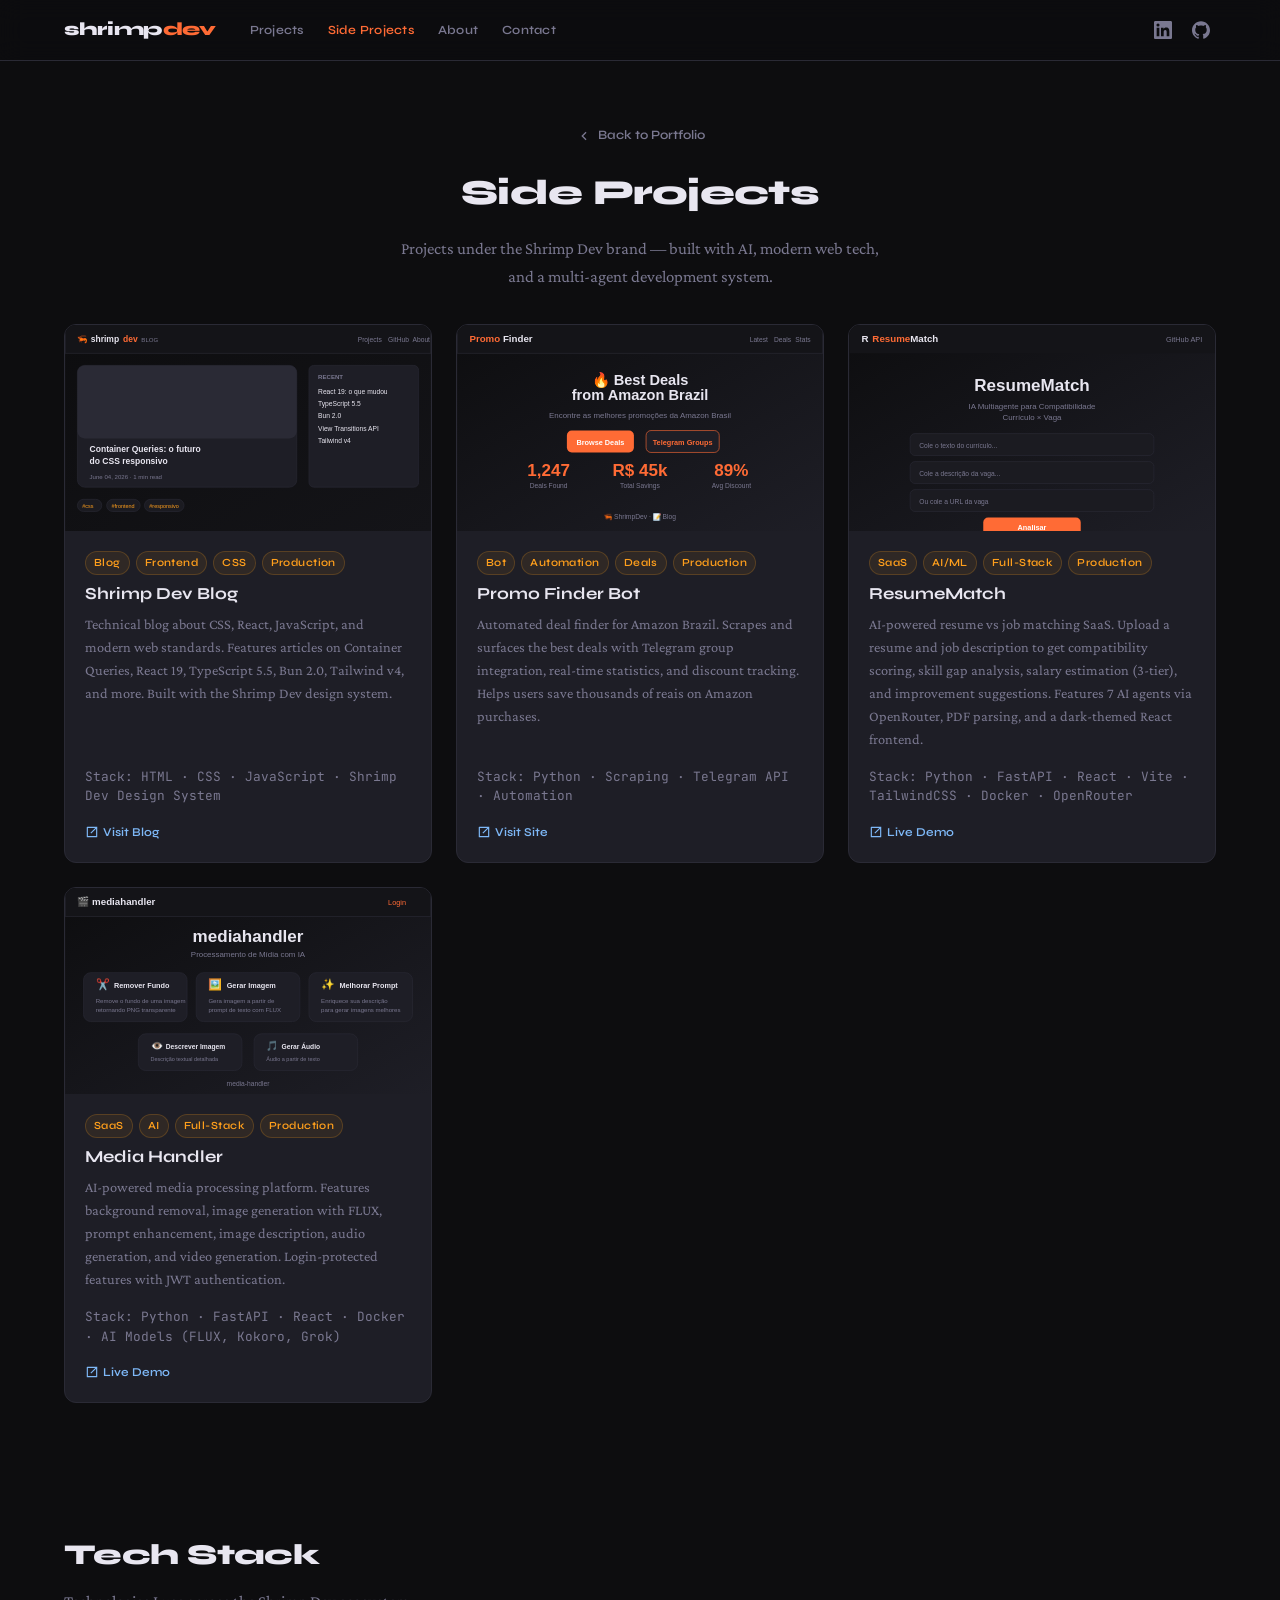
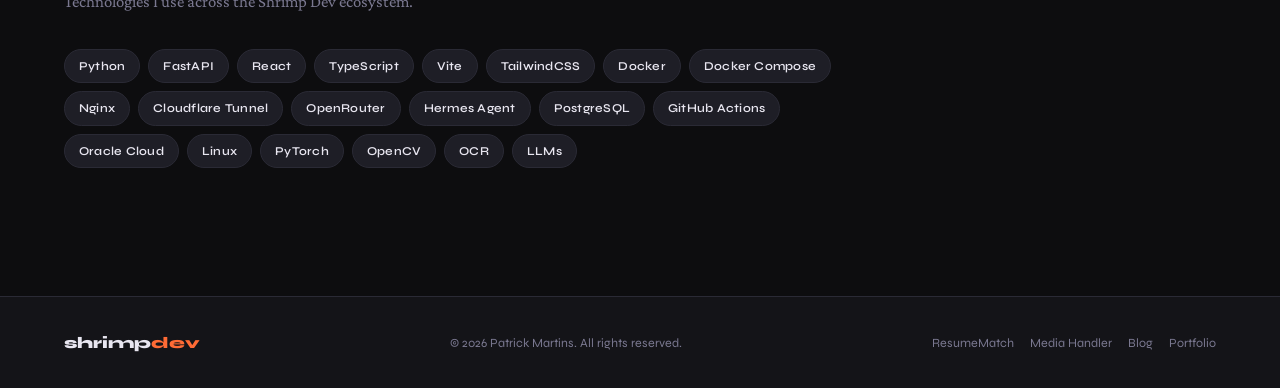
==== side-projects.html @ 8d749997 "Remove emoji shrimp, update favicon to jfif image" ====
<!DOCTYPE html>
<html lang="en">
<head>
  <meta charset="UTF-8">
  <meta name="viewport" content="width=device-width, initial-scale=1.0">
  <meta name="description" content="Side projects by Patrick Martins — Shrimp Dev Blog, Promo Finder, ResumeMatch, and Media Handler.">
  <meta name="theme-color" content="#0d0d0f">
  <title>Side Projects — Patrick Martins</title>
  <link rel="stylesheet" href="assets/css/portfolio.css">
  <link rel="icon" type="image/jpeg" href="images/1629468109932.jfif">
</head>
<body>

  <!-- ════════════════════════════════════════════
       NAVBAR
       ════════════════════════════════════════════ -->
  <header class="navbar">
    <div class="navbar__inner">
      <a href="index.html" class="navbar__brand">
        <span class="navbar__name">shrimp<em>dev</em></span>
      </a>
      <nav class="navbar__links">
        <a href="index.html#projects" class="navbar__link">Projects</a>
        <a href="side-projects.html" class="navbar__link navbar__link--active">Side Projects</a>
        <a href="index.html#about" class="navbar__link">About</a>
        <a href="index.html#contact" class="navbar__link">Contact</a>
      </nav>
      <div class="navbar__social">
        <a href="https://www.linkedin.com/in/patrick-m-lima/" target="_blank" rel="noopener" aria-label="LinkedIn">
          <svg viewBox="0 0 24 24"><path d="M20.447 20.452h-3.554v-5.569c0-1.328-.027-3.037-1.852-3.037-1.853 0-2.136 1.445-2.136 2.939v5.667H9.351V9h3.414v1.561h.046c.477-.9 1.637-1.85 3.37-1.85 3.601 0 4.267 2.37 4.267 5.455v6.286zM5.337 7.433a2.062 2.062 0 01-2.063-2.065 2.064 2.064 0 112.063 2.065zm1.782 13.019H3.555V9h3.564v11.452zM22.225 0H1.771C.792 0 0 .774 0 1.729v20.542C0 23.227.792 24 1.771 24h20.451C23.2 24 24 23.227 24 22.271V1.729C24 .774 23.2 0 22.222 0h.003z"/></svg>
        </a>
        <a href="https://github.com/pattrickx" target="_blank" rel="noopener" aria-label="GitHub">
          <svg viewBox="0 0 24 24"><path d="M12 .297c-6.63 0-12 5.373-12 12 0 5.303 3.438 9.8 8.205 11.385.6.113.82-.258.82-.577 0-.285-.01-1.04-.015-2.04-3.338.724-4.042-1.61-4.042-1.61C4.422 18.07 3.633 17.7 3.633 17.7c-1.087-.744.084-.729.084-.729 1.205.084 1.838 1.236 1.838 1.236 1.07 1.835 2.809 1.305 3.495.998.108-.776.417-1.305.76-1.605-2.665-.3-5.466-1.332-5.466-5.93 0-1.31.465-2.38 1.235-3.22-.135-.303-.54-1.523.105-3.176 0 0 1.005-.322 3.3 1.23.96-.267 1.98-.399 3-.405 1.02.006 2.04.138 3 .405 2.28-1.552 3.285-1.23 3.285-1.23.645 1.653.24 2.873.12 3.176.765.84 1.23 1.91 1.23 3.22 0 4.61-2.805 5.625-5.475 5.92.42.36.81 1.096.81 2.22 0 1.606-.015 2.896-.015 3.286 0 .315.21.69.825.57C20.565 22.092 24 17.592 24 12.297c0-6.627-5.373-12-12-12"/></svg>
        </a>
      </div>
    </div>
  </header>

  <!-- ════════════════════════════════════════════
       PAGE HEADER
       ════════════════════════════════════════════ -->
  <section class="page-header">
    <div class="container">
      <a href="index.html" class="back-link">
        <svg viewBox="0 0 24 24"><path d="M10.828 12l4.95 4.95-1.414 1.414L8 12l6.364-6.364 1.414 1.414z"/></svg>
        Back to Portfolio
      </a>
      <h1 class="page-header__title">Side Projects</h1>
      <p class="page-header__desc">Projects under the Shrimp Dev brand — built with AI, modern web tech, and a multi-agent development system.</p>
    </div>
  </section>

  <!-- ════════════════════════════════════════════
       SIDE PROJECTS GRID
       ════════════════════════════════════════════ -->
  <section class="section section--no-top">
    <div class="container">
      <div class="projects-grid">

        <!-- Shrimp Dev Blog -->
        <article class="project-card">
          <a href="https://blog.shrimpdev.com/" target="_blank" rel="noopener" class="project-card__img-wrap">
            <img src="images/blog-shrimpdev.svg" alt="Shrimp Dev Blog" class="project-card__img" loading="lazy">
          </a>
          <div class="project-card__body">
            <div class="project-card__tags">
              <span class="project-card__tag">Blog</span>
              <span class="project-card__tag">Frontend</span>
              <span class="project-card__tag">CSS</span>
              <span class="project-card__tag">Production</span>
            </div>
            <h3 class="project-card__title"><a href="https://blog.shrimpdev.com/" target="_blank" rel="noopener">Shrimp Dev Blog</a></h3>
            <p class="project-card__desc">
              Technical blog about CSS, React, JavaScript, and modern web standards.
              Features articles on Container Queries, React 19, TypeScript 5.5, Bun 2.0,
              Tailwind v4, and more. Built with the Shrimp Dev design system.
            </p>
            <p class="project-card__stack">
              Stack: HTML · CSS · JavaScript · Shrimp Dev Design System
            </p>
            <div class="project-card__links">
              <a href="https://blog.shrimpdev.com/" target="_blank" rel="noopener" class="project-card__link">
                <svg viewBox="0 0 24 24"><path d="M14 3v2H5v14h14v-9h2v10a1 1 0 01-1 1H4a1 1 0 01-1-1V4a1 1 0 011-1h10zm7 0v8h-2V6.414l-8.293 8.293-1.414-1.414L17.586 5H13V3h8z"/></svg>
                Visit Blog
              </a>
            </div>
          </div>
        </article>

        <!-- Promo Miner -->
        <article class="project-card">
          <a href="https://promo-miner.shrimpdev.com/" target="_blank" rel="noopener" class="project-card__img-wrap">
            <img src="images/promo-miner.svg" alt="Promo Finder Bot" class="project-card__img" loading="lazy">
          </a>
          <div class="project-card__body">
            <div class="project-card__tags">
              <span class="project-card__tag">Bot</span>
              <span class="project-card__tag">Automation</span>
              <span class="project-card__tag">Deals</span>
              <span class="project-card__tag">Production</span>
            </div>
            <h3 class="project-card__title"><a href="https://promo-miner.shrimpdev.com/" target="_blank" rel="noopener">Promo Finder Bot</a></h3>
            <p class="project-card__desc">
              Automated deal finder for Amazon Brazil. Scrapes and surfaces the best deals
              with Telegram group integration, real-time statistics, and discount tracking.
              Helps users save thousands of reais on Amazon purchases.
            </p>
            <p class="project-card__stack">
              Stack: Python · Scraping · Telegram API · Automation
            </p>
            <div class="project-card__links">
              <a href="https://promo-miner.shrimpdev.com/" target="_blank" rel="noopener" class="project-card__link">
                <svg viewBox="0 0 24 24"><path d="M14 3v2H5v14h14v-9h2v10a1 1 0 01-1 1H4a1 1 0 01-1-1V4a1 1 0 011-1h10zm7 0v8h-2V6.414l-8.293 8.293-1.414-1.414L17.586 5H13V3h8z"/></svg>
                Visit Site
              </a>
            </div>
          </div>
        </article>

        <!-- ResumeMatch -->
        <article class="project-card">
          <a href="https://resumematch.shrimpdev.com" target="_blank" rel="noopener" class="project-card__img-wrap">
            <img src="images/resumematch.svg" alt="ResumeMatch" class="project-card__img" loading="lazy">
          </a>
          <div class="project-card__body">
            <div class="project-card__tags">
              <span class="project-card__tag">SaaS</span>
              <span class="project-card__tag">AI/ML</span>
              <span class="project-card__tag">Full-Stack</span>
              <span class="project-card__tag">Production</span>
            </div>
            <h3 class="project-card__title"><a href="https://resumematch.shrimpdev.com" target="_blank" rel="noopener">ResumeMatch</a></h3>
            <p class="project-card__desc">
              AI-powered resume vs job matching SaaS. Upload a resume and job description to get
              compatibility scoring, skill gap analysis, salary estimation (3-tier), and improvement
              suggestions. Features 7 AI agents via OpenRouter, PDF parsing, and a dark-themed React frontend.
            </p>
            <p class="project-card__stack">
              Stack: Python · FastAPI · React · Vite · TailwindCSS · Docker · OpenRouter
            </p>
            <div class="project-card__links">
              <a href="https://resumematch.shrimpdev.com" target="_blank" rel="noopener" class="project-card__link">
                <svg viewBox="0 0 24 24"><path d="M14 3v2H5v14h14v-9h2v10a1 1 0 01-1 1H4a1 1 0 01-1-1V4a1 1 0 011-1h10zm7 0v8h-2V6.414l-8.293 8.293-1.414-1.414L17.586 5H13V3h8z"/></svg>
                Live Demo
              </a>
            </div>
          </div>
        </article>

        <!-- Media Handler -->
        <article class="project-card">
          <a href="https://mediahandler.shrimpdev.com" target="_blank" rel="noopener" class="project-card__img-wrap">
            <img src="images/mediahandler.svg" alt="Media Handler" class="project-card__img" loading="lazy">
          </a>
          <div class="project-card__body">
            <div class="project-card__tags">
              <span class="project-card__tag">SaaS</span>
              <span class="project-card__tag">AI</span>
              <span class="project-card__tag">Full-Stack</span>
              <span class="project-card__tag">Production</span>
            </div>
            <h3 class="project-card__title"><a href="https://mediahandler.shrimpdev.com" target="_blank" rel="noopener">Media Handler</a></h3>
            <p class="project-card__desc">
              AI-powered media processing platform. Features background removal, image generation
              with FLUX, prompt enhancement, image description, audio generation, and video generation.
              Login-protected features with JWT authentication.
            </p>
            <p class="project-card__stack">
              Stack: Python · FastAPI · React · Docker · AI Models (FLUX, Kokoro, Grok)
            </p>
            <div class="project-card__links">
              <a href="https://mediahandler.shrimpdev.com" target="_blank" rel="noopener" class="project-card__link">
                <svg viewBox="0 0 24 24"><path d="M14 3v2H5v14h14v-9h2v10a1 1 0 01-1 1H4a1 1 0 01-1-1V4a1 1 0 011-1h10zm7 0v8h-2V6.414l-8.293 8.293-1.414-1.414L17.586 5H13V3h8z"/></svg>
                Live Demo
              </a>
            </div>
          </div>
        </article>

      </div>
    </div>
  </section>

  <!-- ════════════════════════════════════════════
       TECH STACK SECTION
       ════════════════════════════════════════════ -->
  <section class="section">
    <div class="container">
      <h2 class="section__title">Tech Stack</h2>
      <p class="section__subtitle">Technologies I use across the Shrimp Dev ecosystem.</p>
      <div class="skills-list skills-list--wide">
        <span class="skill-tag">Python</span>
        <span class="skill-tag">FastAPI</span>
        <span class="skill-tag">React</span>
        <span class="skill-tag">TypeScript</span>
        <span class="skill-tag">Vite</span>
        <span class="skill-tag">TailwindCSS</span>
        <span class="skill-tag">Docker</span>
        <span class="skill-tag">Docker Compose</span>
        <span class="skill-tag">Nginx</span>
        <span class="skill-tag">Cloudflare Tunnel</span>
        <span class="skill-tag">OpenRouter</span>
        <span class="skill-tag">Hermes Agent</span>
        <span class="skill-tag">PostgreSQL</span>
        <span class="skill-tag">GitHub Actions</span>
        <span class="skill-tag">Oracle Cloud</span>
        <span class="skill-tag">Linux</span>
        <span class="skill-tag">PyTorch</span>
        <span class="skill-tag">OpenCV</span>
        <span class="skill-tag">OCR</span>
        <span class="skill-tag">LLMs</span>
      </div>
    </div>
  </section>

  <!-- ════════════════════════════════════════════
       FOOTER
       ════════════════════════════════════════════ -->
  <footer class="footer">
    <div class="footer__inner">
      <div class="footer__brand">
        <span class="footer__name">shrimp<em>dev</em></span>
      </div>
      <p class="footer__copy">© 2026 Patrick Martins. All rights reserved.</p>
      <div class="footer__links">
        <a href="https://resumematch.shrimpdev.com" class="footer__link" target="_blank" rel="noopener">ResumeMatch</a>
        <a href="https://mediahandler.shrimpdev.com" class="footer__link" target="_blank" rel="noopener">Media Handler</a>
        <a href="https://blog.shrimpdev.com" class="footer__link" target="_blank" rel="noopener">Blog</a>
        <a href="index.html" class="footer__link">Portfolio</a>
      </div>
    </div>
  </footer>

</body>
</html>
---- assets/css/portfolio.css ----
/* ============================================================
   🦐 Shrimp Dev — Portfolio CSS
   Design System v1.0 — 2026
   ============================================================ */

/* ── Google Fonts ──────────────────────────────────── */
@import url('https://fonts.googleapis.com/css2?family=Syne:wght@400;600;700;800&family=Crimson+Pro:ital,wght@0,400;0,600;1,400&family=JetBrains+Mono:wght@400;500&display=swap');

/* ── CSS Variables ─────────────────────────────────── */
:root {
  /* Fonts */
  --font-display: 'Syne', sans-serif;
  --font-body:    'Crimson Pro', Georgia, serif;
  --font-mono:    'JetBrains Mono', monospace;

  /* Colors */
  --accent:       #ff6b35;
  --accent2:      #ff9f1c;
  --bg:           #0d0d0f;
  --bg2:          #141418;
  --bg3:          #1b1b21;
  --surface:      #1e1e26;
  --border:       #2a2a35;
  --text:         #e8e6f0;
  --muted:        #7a7890;
  --link:         #7eb8f7;

  /* Layout */
  --max:          1200px;
  --gap:          24px;
  --radius:       12px;
  --radius-sm:    8px;
}

/* ── Reset ─────────────────────────────────────────── */
*, *::before, *::after { box-sizing: border-box; margin: 0; padding: 0; }
html { scroll-behavior: smooth; }
body {
  font-family: var(--font-body);
  background: var(--bg);
  color: var(--text);
  font-size: 17px;
  line-height: 1.7;
  -webkit-font-smoothing: antialiased;
  -moz-osx-font-smoothing: grayscale;
}
a { color: inherit; text-decoration: none; }
img { display: block; max-width: 100%; }
ul, ol { list-style: none; }
button { font-family: inherit; cursor: pointer; border: none; background: none; }
h1, h2, h3, h4, h5, h6 { font-family: var(--font-display); }

/* ── Utility ───────────────────────────────────────── */
.container {
  max-width: var(--max);
  margin: 0 auto;
  padding: 0 var(--gap);
}
.section { padding: 4rem 0; }
.section__title {
  font-size: 1.8rem;
  font-weight: 800;
  letter-spacing: -0.02em;
  margin-bottom: 0.5rem;
}
.section__subtitle {
  font-size: 1.05rem;
  color: var(--muted);
  margin-bottom: 2rem;
  max-width: 600px;
}
.accent { color: var(--accent); }
.muted { color: var(--muted); }

/* ── Navbar ────────────────────────────────────────── */
.navbar {
  position: sticky;
  top: 0;
  z-index: 100;
  background: rgba(13, 13, 15, 0.92);
  backdrop-filter: blur(12px);
  -webkit-backdrop-filter: blur(12px);
  border-bottom: 1px solid var(--border);
}
.navbar__inner {
  max-width: var(--max);
  margin: 0 auto;
  padding: 0 var(--gap);
  height: 60px;
  display: flex;
  align-items: center;
  gap: 1.5rem;
}
.navbar__brand {
  display: flex;
  align-items: baseline;
  gap: 4px;
  flex-shrink: 0;
  text-decoration: none;
}
.navbar__name {
  font-family: var(--font-display);
  font-size: 1.15rem;
  font-weight: 800;
  color: var(--text);
  letter-spacing: -0.02em;
}
.navbar__name em { font-style: normal; color: var(--accent); }
.navbar__links {
  display: flex;
  align-items: center;
  gap: 4px;
  flex: 1;
  flex-wrap: nowrap;
  overflow: hidden;
}
.navbar__link {
  font-family: var(--font-display);
  font-size: 0.78rem;
  font-weight: 600;
  letter-spacing: 0.02em;
  color: var(--muted);
  padding: 5px 10px;
  border-radius: 6px;
  white-space: nowrap;
  transition: color 0.15s, background 0.15s;
}
.navbar__link:hover { color: var(--text); background: var(--surface); }
.navbar__link--active { color: var(--accent); }
.navbar__social {
  display: flex;
  align-items: center;
  gap: 8px;
  flex-shrink: 0;
}
.navbar__social a {
  color: var(--muted);
  padding: 6px;
  border-radius: 6px;
  display: flex;
  align-items: center;
  transition: color 0.15s, background 0.15s;
}
.navbar__social a:hover { color: var(--text); background: var(--surface); }
.navbar__social svg { width: 18px; height: 18px; fill: currentColor; }

/* ── Hero ──────────────────────────────────────────── */
.hero {
  padding: 5rem 0 4rem;
  text-align: center;
  position: relative;
  overflow: hidden;
}
.hero::before {
  content: '';
  position: absolute;
  top: -50%;
  left: 50%;
  transform: translateX(-50%);
  width: 800px;
  height: 800px;
  background: radial-gradient(circle, rgba(255,107,53,0.06) 0%, transparent 70%);
  pointer-events: none;
}
.hero__greeting {
  font-family: var(--font-display);
  font-size: 0.85rem;
  font-weight: 600;
  letter-spacing: 0.14em;
  text-transform: uppercase;
  color: var(--accent);
  margin-bottom: 1rem;
}
.hero__name {
  font-family: var(--font-display);
  font-size: 3.2rem;
  font-weight: 800;
  letter-spacing: -0.03em;
  line-height: 1.1;
  margin-bottom: 1rem;
}
.hero__title {
  font-family: var(--font-display);
  font-size: 1.1rem;
  font-weight: 600;
  color: var(--muted);
  margin-bottom: 1.5rem;
}
.hero__desc {
  font-size: 1.1rem;
  color: var(--muted);
  max-width: 560px;
  margin: 0 auto 2rem;
  line-height: 1.8;
}
.hero__actions {
  display: flex;
  gap: 12px;
  justify-content: center;
  flex-wrap: wrap;
}

/* ── Buttons ───────────────────────────────────────── */
.btn-primary {
  display: inline-flex;
  align-items: center;
  gap: 6px;
  font-family: var(--font-display);
  font-size: 0.85rem;
  font-weight: 700;
  letter-spacing: 0.04em;
  color: var(--accent);
  border: 1.5px solid var(--accent);
  padding: 10px 24px;
  border-radius: var(--radius-sm);
  transition: background 0.15s, color 0.15s;
  cursor: pointer;
  background: transparent;
}
.btn-primary:hover { background: var(--accent); color: #fff; }

.btn-ghost {
  display: inline-flex;
  align-items: center;
  gap: 6px;
  font-family: var(--font-display);
  font-size: 0.85rem;
  font-weight: 700;
  color: var(--text);
  background: var(--surface);
  border: 1px solid var(--border);
  padding: 10px 24px;
  border-radius: var(--radius-sm);
  transition: background 0.15s, border-color 0.15s;
  cursor: pointer;
}
.btn-ghost:hover { background: var(--bg3); border-color: var(--muted); }

/* ── Project Cards ─────────────────────────────────── */
.projects-grid {
  display: grid;
  grid-template-columns: repeat(auto-fill, minmax(300px, 1fr));
  gap: var(--gap);
}
.project-card {
  background: var(--surface);
  border: 1px solid var(--border);
  border-radius: var(--radius);
  overflow: hidden;
  transition: border-color 0.2s, transform 0.2s;
  display: flex;
  flex-direction: column;
}
.project-card:hover {
  border-color: rgba(255, 107, 53, 0.4);
  transform: translateY(-2px);
}
.project-card__img-wrap {
  display: block;
  overflow: hidden;
  aspect-ratio: 16 / 9;
  background: var(--bg3);
}
.project-card__img {
  width: 100%;
  height: 100%;
  object-fit: cover;
  transition: transform 0.4s;
}
.project-card:hover .project-card__img { transform: scale(1.04); }
.project-card__body {
  padding: 1.25rem;
  flex: 1;
  display: flex;
  flex-direction: column;
  gap: 8px;
}
.project-card__tags {
  display: flex;
  gap: 6px;
  flex-wrap: wrap;
}
.project-card__tag {
  font-family: var(--font-display);
  font-size: 0.68rem;
  font-weight: 600;
  letter-spacing: 0.04em;
  color: var(--accent2);
  background: rgba(255, 159, 28, 0.08);
  border: 1px solid rgba(255, 159, 28, 0.2);
  padding: 2px 8px;
  border-radius: 20px;
}
.project-card__title {
  font-family: var(--font-display);
  font-size: 1.05rem;
  font-weight: 700;
  line-height: 1.3;
}
.project-card__title a:hover { color: var(--accent); }
.project-card__desc {
  font-size: 0.9rem;
  color: var(--muted);
  line-height: 1.6;
  flex: 1;
}
.project-card__links {
  display: flex;
  gap: 12px;
  margin-top: 8px;
}
.project-card__link {
  font-family: var(--font-display);
  font-size: 0.75rem;
  font-weight: 600;
  color: var(--link);
  display: flex;
  align-items: center;
  gap: 4px;
  transition: color 0.15s;
}
.project-card__link:hover { color: var(--accent); }
.project-card__link svg { width: 14px; height: 14px; fill: currentColor; }
.project-card__stack {
  font-family: var(--font-mono);
  font-size: 0.8rem;
  color: var(--muted);
  margin-top: 8px;
  line-height: 1.5;
}

/* Project card image placeholders (gradient backgrounds) */
.project-card__img--gradient-orange {
  background: linear-gradient(135deg, #1e1e26 0%, #ff6b35 100%);
  display: flex;
  align-items: center;
  justify-content: center;
}
.project-card__img--gradient-dark {
  background: linear-gradient(135deg, #0d0d0f 0%, #1e1e26 50%, #ff6b35 100%);
  display: flex;
  align-items: center;
  justify-content: center;
}
.project-card__img--gradient-slate {
  background: linear-gradient(135deg, #1b1b21 0%, #2a2a35 100%);
  display: flex;
  align-items: center;
  justify-content: center;
}
.project-card__img-text {
  font-family: var(--font-display);
  font-size: 1.5rem;
  font-weight: 800;
  color: #fff;
}
.project-card__img-text--lg { font-size: 3rem; }

/* ── Side Projects ─────────────────────────────────── */
.side-projects-note {
  background: var(--surface);
  border: 1px solid var(--border);
  border-radius: var(--radius);
  padding: 1.5rem;
  margin-bottom: 2rem;
  display: flex;
  gap: 1rem;
  align-items: flex-start;
}
.side-projects-note__icon {
  font-size: 1.5rem;
  flex-shrink: 0;
  line-height: 1;
}
.side-projects-note__text {
  font-size: 0.95rem;
  color: var(--muted);
  line-height: 1.7;
}
.side-projects-note__text strong { color: var(--text); }
.side-projects-note__text a { color: var(--accent); text-decoration: underline; }
.side-projects-note__sub {
  margin-top: 0.75rem;
}

/* ── Utility ───────────────────────────────────────── */
.about-link {
  color: var(--accent);
  transition: color 0.15s;
}
.about-link:hover { color: var(--text); text-decoration: underline; }

.skills-heading {
  font-family: var(--font-display);
  font-size: 0.85rem;
  font-weight: 700;
  letter-spacing: 0.14em;
  text-transform: uppercase;
  color: var(--muted);
  margin-bottom: 1rem;
}

.about-grid {
  display: grid;
  grid-template-columns: 1fr 1fr;
  gap: 3rem;
  align-items: start;
}
.about__bio {
  font-size: 1.05rem;
  line-height: 1.8;
  color: var(--muted);
}
.about__bio p { margin-bottom: 1rem; }
.about__bio strong { color: var(--text); }
.skills-list {
  display: flex;
  flex-wrap: wrap;
  gap: 8px;
}
.skill-tag {
  font-family: var(--font-display);
  font-size: 0.75rem;
  font-weight: 600;
  letter-spacing: 0.02em;
  color: var(--text);
  background: var(--surface);
  border: 1px solid var(--border);
  padding: 6px 14px;
  border-radius: 20px;
  transition: border-color 0.15s, color 0.15s;
}
.skill-tag:hover { border-color: var(--accent); color: var(--accent); }
.section--no-top { padding-top: 0; }
.skills-list--wide { max-width: 800px; }

/* ── Contact ───────────────────────────────────────── */
.contact-grid {
  display: grid;
  grid-template-columns: repeat(auto-fit, minmax(200px, 1fr));
  gap: var(--gap);
}
.contact-card {
  background: var(--surface);
  border: 1px solid var(--border);
  border-radius: var(--radius);
  padding: 1.5rem;
  text-align: center;
  transition: border-color 0.2s;
}
.contact-card:hover { border-color: rgba(255, 107, 53, 0.4); }
.contact-card__icon {
  width: 40px;
  height: 40px;
  margin: 0 auto 1rem;
  color: var(--accent);
}
.contact-card__icon svg { width: 100%; height: 100%; fill: currentColor; }
.contact-card__label {
  font-family: var(--font-display);
  font-size: 0.72rem;
  font-weight: 700;
  letter-spacing: 0.14em;
  text-transform: uppercase;
  color: var(--muted);
  margin-bottom: 0.5rem;
}
.contact-card__value {
  font-size: 0.95rem;
  color: var(--text);
  word-break: break-all;
}
.contact-card__value a:hover { color: var(--accent); }

/* ── Footer ────────────────────────────────────────── */
.footer {
  border-top: 1px solid var(--border);
  background: var(--bg2);
  margin-top: 4rem;
}
.footer__inner {
  max-width: var(--max);
  margin: 0 auto;
  padding: 2rem var(--gap);
  display: flex;
  justify-content: space-between;
  align-items: center;
  gap: 1rem;
  flex-wrap: wrap;
}
.footer__brand {
  display: flex;
  align-items: baseline;
  gap: 4px;
}
.footer__name {
  font-family: var(--font-display);
  font-size: 1rem;
  font-weight: 800;
  color: var(--text);
}
.footer__name em { font-style: normal; color: var(--accent); }
.footer__copy {
  font-family: var(--font-display);
  font-size: 0.78rem;
  color: var(--muted);
  text-align: center;
}
.footer__links {
  display: flex;
  gap: 1rem;
}
.footer__link {
  font-family: var(--font-display);
  font-size: 0.78rem;
  color: var(--muted);
  transition: color 0.15s;
}
.footer__link:hover { color: var(--accent); }

/* ── Page Header (for sub-pages) ───────────────────── */
.page-header {
  padding: 4rem 0 2rem;
  text-align: center;
}
.page-header__title {
  font-family: var(--font-display);
  font-size: 2.2rem;
  font-weight: 800;
  letter-spacing: -0.02em;
  margin-bottom: 0.75rem;
}
.page-header__desc {
  font-size: 1.05rem;
  color: var(--muted);
  max-width: 500px;
  margin: 0 auto;
}

/* ── Back Link ─────────────────────────────────────── */
.back-link {
  display: inline-flex;
  align-items: center;
  gap: 6px;
  font-family: var(--font-display);
  font-size: 0.8rem;
  font-weight: 600;
  color: var(--muted);
  margin-bottom: 1rem;
  transition: color 0.15s;
}
.back-link:hover { color: var(--accent); }
.back-link svg { width: 16px; height: 16px; fill: currentColor; }

/* ── Responsive ────────────────────────────────────── */
@media (max-width: 1024px) {
  .about-grid { grid-template-columns: 1fr; gap: 2rem; }
}

@media (max-width: 768px) {
  .navbar__links { display: none; }
  .hero__name { font-size: 2.2rem; }
  .hero__title { font-size: 0.95rem; }
  .section { padding: 3rem 0; }
  .section__title { font-size: 1.5rem; }
  .projects-grid { grid-template-columns: 1fr; }
  .footer__inner { flex-direction: column; text-align: center; }
  .side-projects-note { flex-direction: column; }
}

@media (max-width: 480px) {
  .hero__name { font-size: 1.8rem; }
  .hero__actions { flex-direction: column; align-items: center; }
  .btn-primary, .btn-ghost { width: 100%; justify-content: center; }
}

/* ── Animations ────────────────────────────────────── */
@keyframes fadeInUp {
  from { opacity: 0; transform: translateY(20px); }
  to   { opacity: 1; transform: translateY(0); }
}
.fade-in { animation: fadeInUp 0.6s ease-out both; }
.fade-in-delay-1 { animation-delay: 0.1s; }
.fade-in-delay-2 { animation-delay: 0.2s; }
.fade-in-delay-3 { animation-delay: 0.3s; }
.fade-in-delay-4 { animation-delay: 0.4s; }

/* ── Scrollbar ─────────────────────────────────────── */
::-webkit-scrollbar { width: 8px; }
::-webkit-scrollbar-track { background: var(--bg); }
::-webkit-scrollbar-thumb { background: var(--border); border-radius: 4px; }
::-webkit-scrollbar-thumb:hover { background: var(--muted); }

/* ── Selection ─────────────────────────────────────── */
::selection { background: rgba(255, 107, 53, 0.3); color: var(--text); }
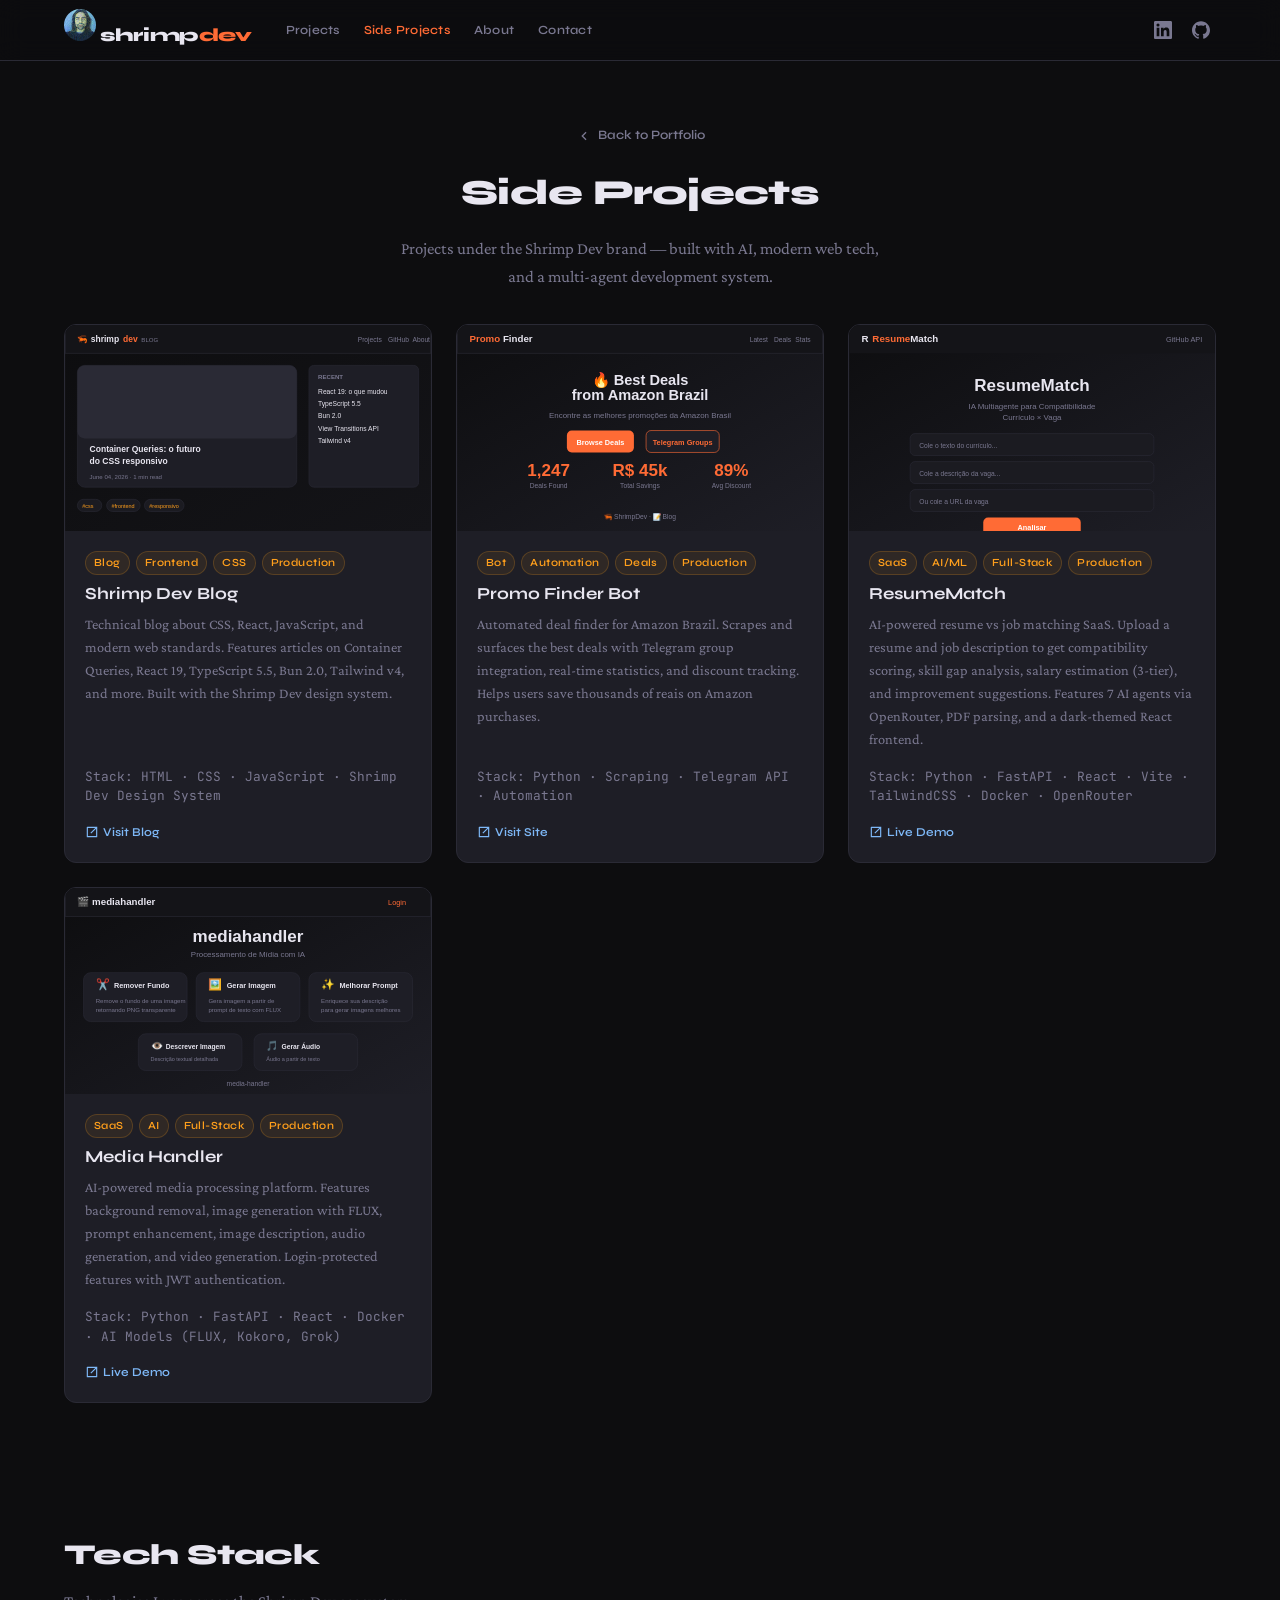
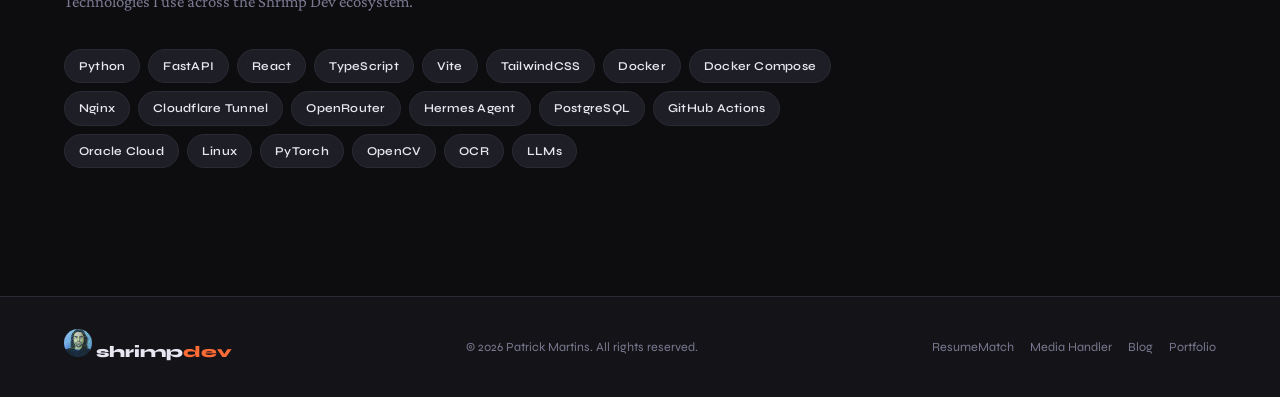
==== commit 6c6a8317: "Add logo image to navbar and footer, remove emoji shrimp" ====
--- a/side-projects.html
+++ b/side-projects.html
@@ -17,6 +17,7 @@
   <header class="navbar">
     <div class="navbar__inner">
       <a href="index.html" class="navbar__brand">
+        <img src="images/1629468109932.jfif" alt="Patrick Martins" class="navbar__logo">
         <span class="navbar__name">shrimp<em>dev</em></span>
       </a>
       <nav class="navbar__links">
@@ -219,6 +220,7 @@
   <footer class="footer">
     <div class="footer__inner">
       <div class="footer__brand">
+        <img src="images/1629468109932.jfif" alt="Patrick Martins" class="footer__logo">
         <span class="footer__name">shrimp<em>dev</em></span>
       </div>
       <p class="footer__copy">© 2026 Patrick Martins. All rights reserved.</p>
--- a/assets/css/portfolio.css
+++ b/assets/css/portfolio.css
@@ -98,6 +98,13 @@
   flex-shrink: 0;
   text-decoration: none;
 }
+.navbar__logo {
+  height: 32px;
+  width: 32px;
+  border-radius: 50%;
+  object-fit: cover;
+  flex-shrink: 0;
+}
 .navbar__name {
   font-family: var(--font-display);
   font-size: 1.15rem;
@@ -493,6 +500,13 @@
   align-items: baseline;
   gap: 4px;
 }
+.footer__logo {
+  height: 28px;
+  width: 28px;
+  border-radius: 50%;
+  object-fit: cover;
+  flex-shrink: 0;
+}
 .footer__name {
   font-family: var(--font-display);
   font-size: 1rem;
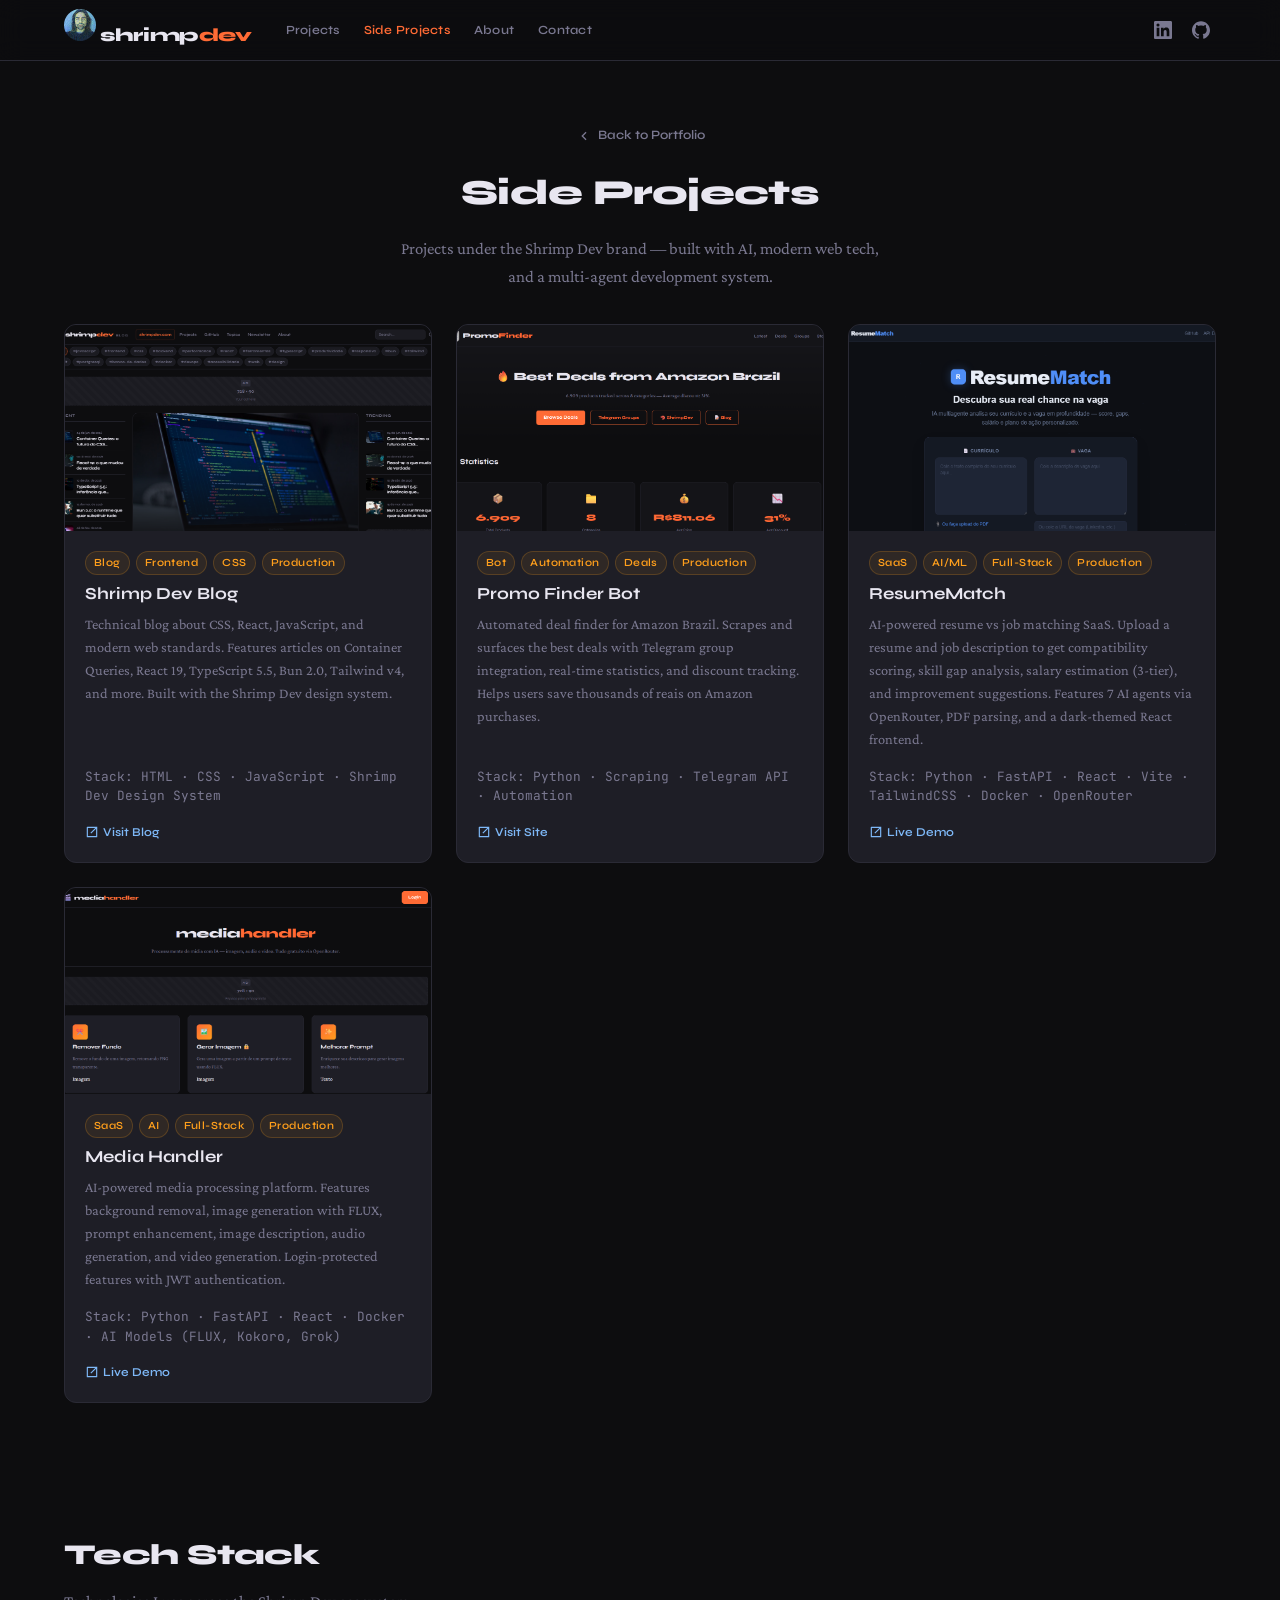
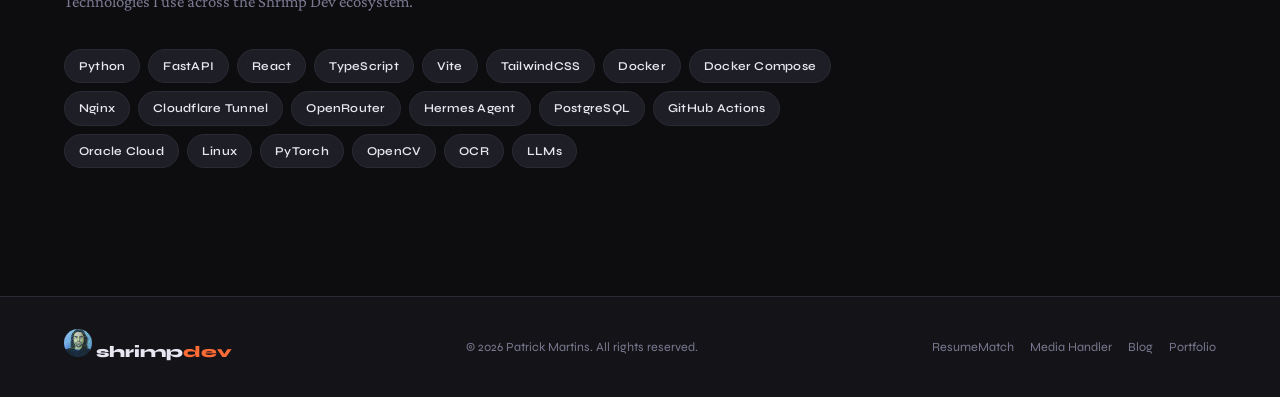
==== commit b2804a38: "Replace SVG placeholders with real screenshots (PNG)" ====
--- a/side-projects.html
+++ b/side-projects.html
@@ -61,7 +61,7 @@
         <!-- Shrimp Dev Blog -->
         <article class="project-card">
           <a href="https://blog.shrimpdev.com/" target="_blank" rel="noopener" class="project-card__img-wrap">
-            <img src="images/blog-shrimpdev.svg" alt="Shrimp Dev Blog" class="project-card__img" loading="lazy">
+            <img src="images/blog-shrimpdev.png" alt="Shrimp Dev Blog" class="project-card__img" loading="lazy">
           </a>
           <div class="project-card__body">
             <div class="project-card__tags">
@@ -91,7 +91,7 @@
         <!-- Promo Miner -->
         <article class="project-card">
           <a href="https://promo-miner.shrimpdev.com/" target="_blank" rel="noopener" class="project-card__img-wrap">
-            <img src="images/promo-miner.svg" alt="Promo Finder Bot" class="project-card__img" loading="lazy">
+            <img src="images/promo-miner.png" alt="Promo Finder Bot" class="project-card__img" loading="lazy">
           </a>
           <div class="project-card__body">
             <div class="project-card__tags">
@@ -121,7 +121,7 @@
         <!-- ResumeMatch -->
         <article class="project-card">
           <a href="https://resumematch.shrimpdev.com" target="_blank" rel="noopener" class="project-card__img-wrap">
-            <img src="images/resumematch.svg" alt="ResumeMatch" class="project-card__img" loading="lazy">
+            <img src="images/resumematch.png" alt="ResumeMatch" class="project-card__img" loading="lazy">
           </a>
           <div class="project-card__body">
             <div class="project-card__tags">
@@ -151,7 +151,7 @@
         <!-- Media Handler -->
         <article class="project-card">
           <a href="https://mediahandler.shrimpdev.com" target="_blank" rel="noopener" class="project-card__img-wrap">
-            <img src="images/mediahandler.svg" alt="Media Handler" class="project-card__img" loading="lazy">
+            <img src="images/mediahandler.png" alt="Media Handler" class="project-card__img" loading="lazy">
           </a>
           <div class="project-card__body">
             <div class="project-card__tags">
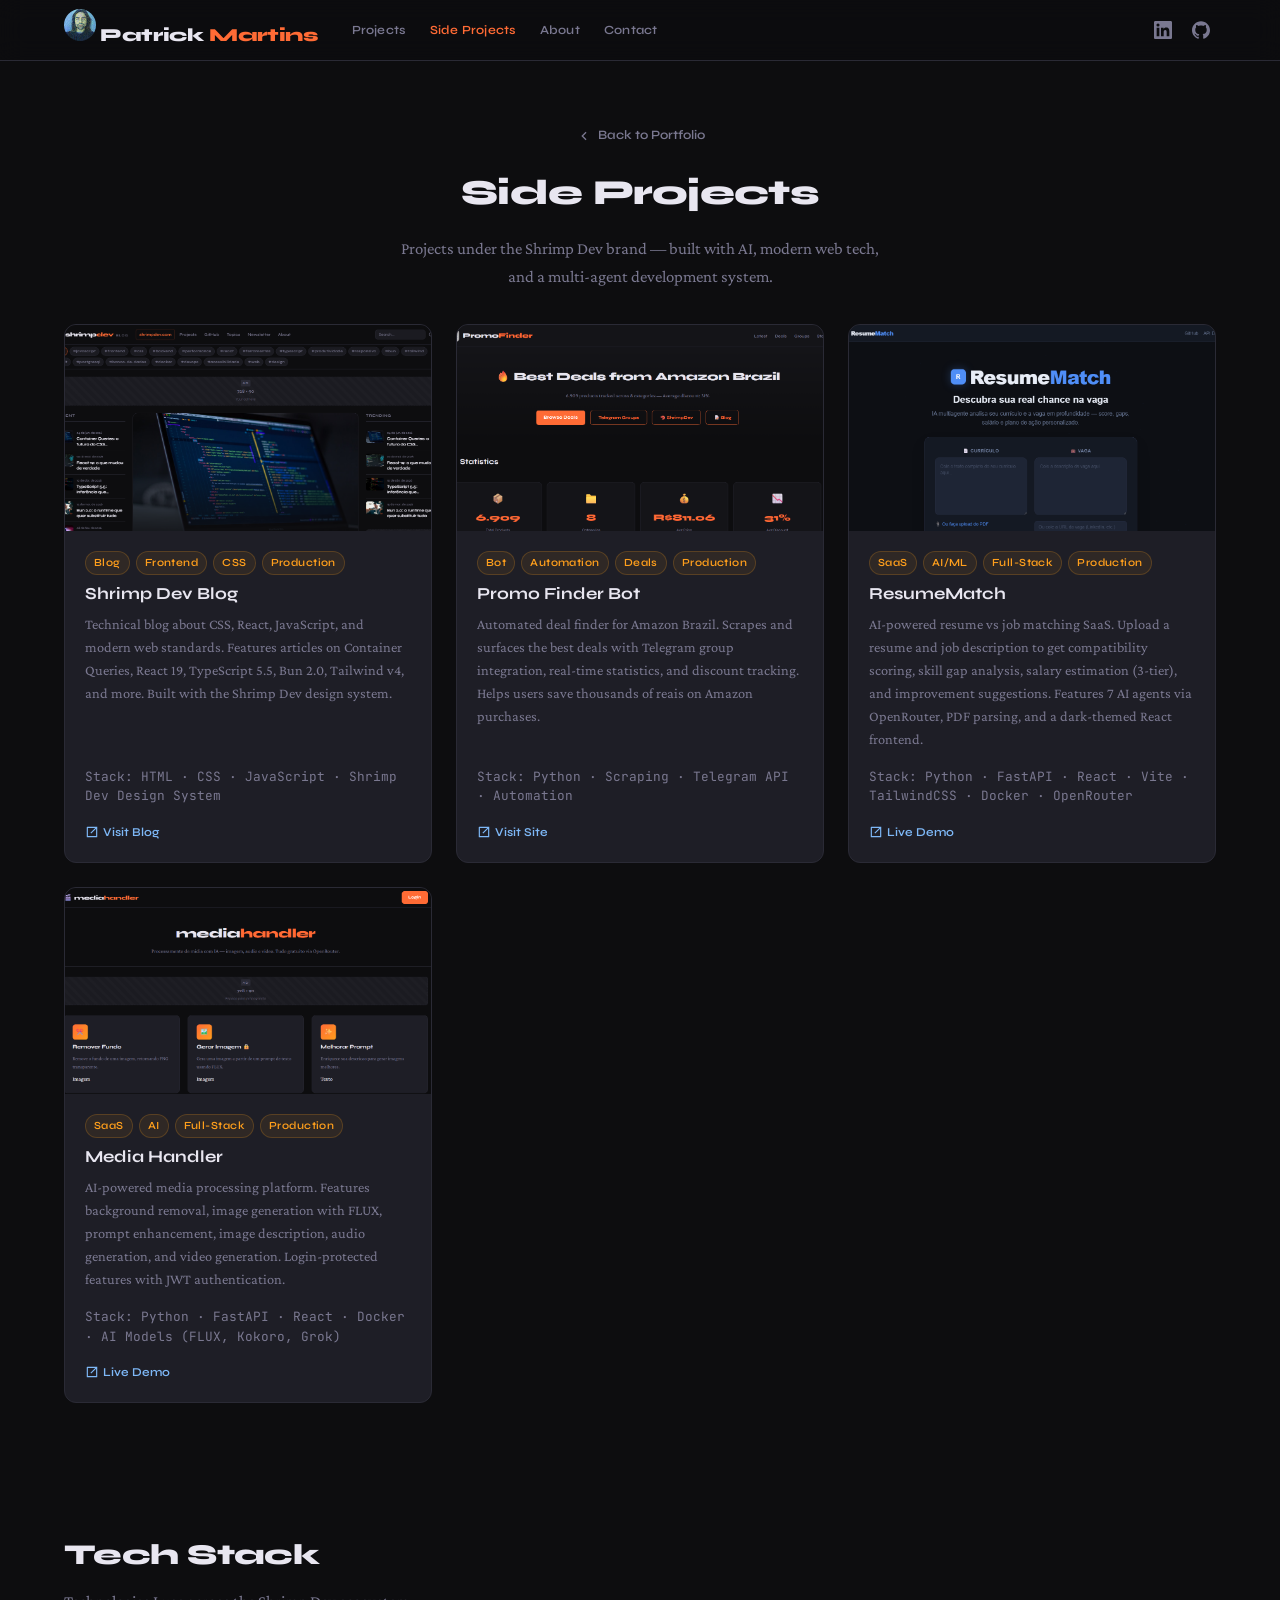
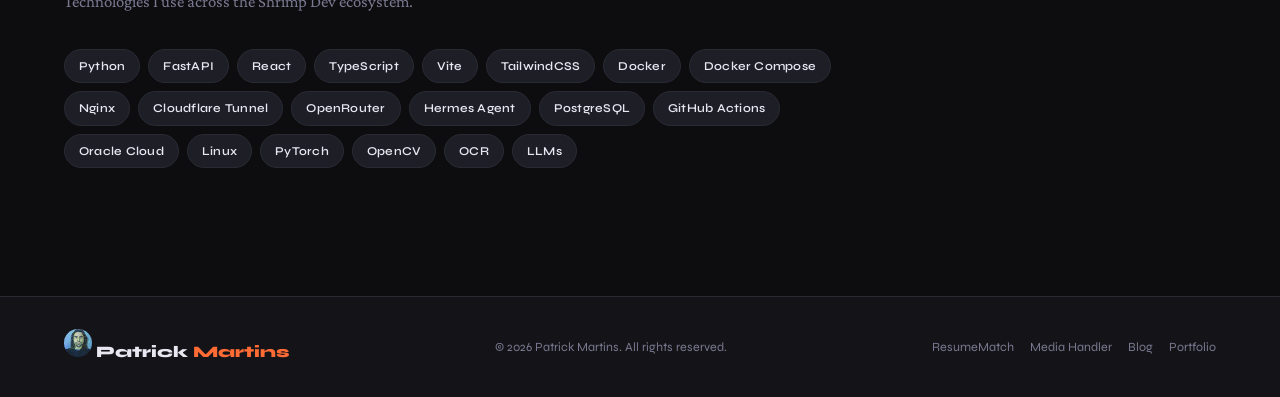
==== commit ea4800e7: "Replace shrimpdev logo text with Patrick Martins" ====
--- a/side-projects.html
+++ b/side-projects.html
@@ -18,7 +18,7 @@
     <div class="navbar__inner">
       <a href="index.html" class="navbar__brand">
         <img src="images/1629468109932.jfif" alt="Patrick Martins" class="navbar__logo">
-        <span class="navbar__name">shrimp<em>dev</em></span>
+        <span class="navbar__name">Patrick <em>Martins</em></span>
       </a>
       <nav class="navbar__links">
         <a href="index.html#projects" class="navbar__link">Projects</a>
@@ -221,7 +221,7 @@
     <div class="footer__inner">
       <div class="footer__brand">
         <img src="images/1629468109932.jfif" alt="Patrick Martins" class="footer__logo">
-        <span class="footer__name">shrimp<em>dev</em></span>
+        <span class="footer__name">Patrick <em>Martins</em></span>
       </div>
       <p class="footer__copy">© 2026 Patrick Martins. All rights reserved.</p>
       <div class="footer__links">
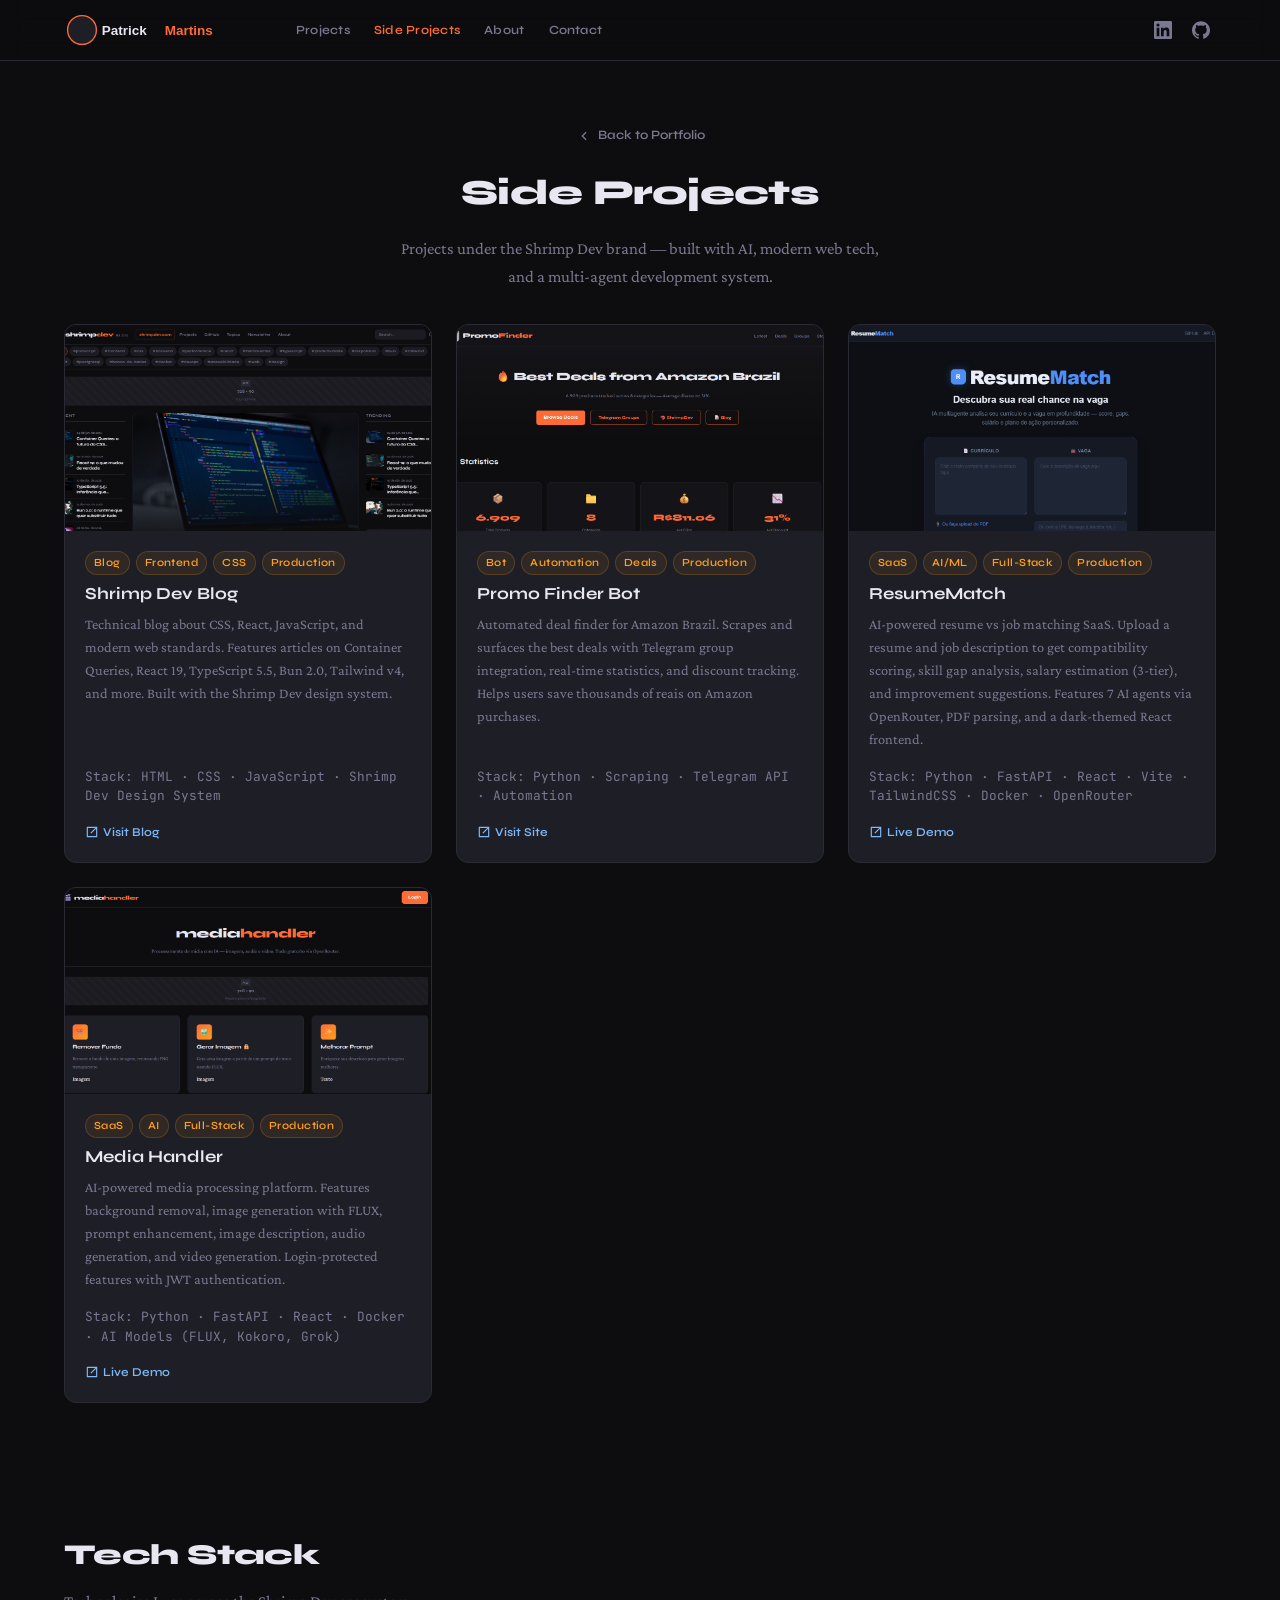
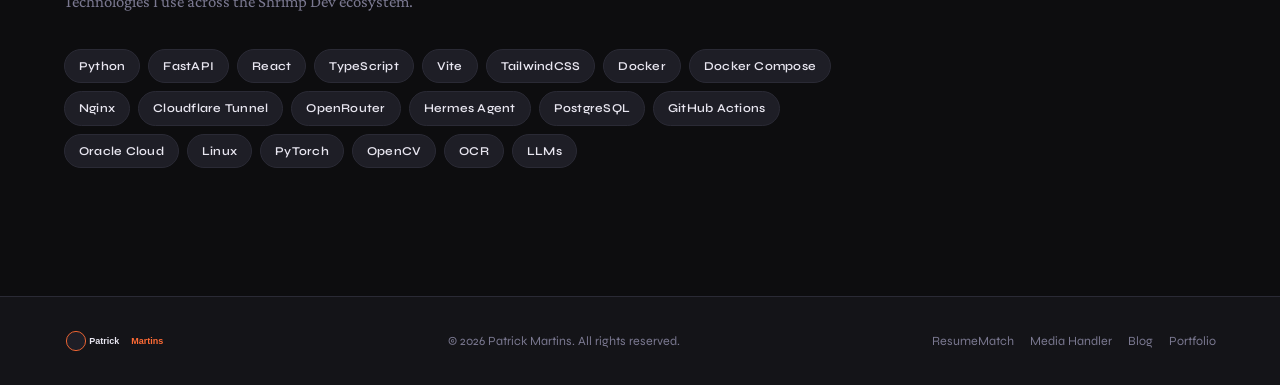
==== commit cee438f3: "Logo: SVG with image + text, centered and properly sized" ====
--- a/side-projects.html
+++ b/side-projects.html
@@ -17,8 +17,7 @@
   <header class="navbar">
     <div class="navbar__inner">
       <a href="index.html" class="navbar__brand">
-        <img src="images/1629468109932.jfif" alt="Patrick Martins" class="navbar__logo">
-        <span class="navbar__name">Patrick <em>Martins</em></span>
+        <img src="images/logo.svg" alt="Patrick Martins" class="navbar__logo">
       </a>
       <nav class="navbar__links">
         <a href="index.html#projects" class="navbar__link">Projects</a>
@@ -220,8 +219,7 @@
   <footer class="footer">
     <div class="footer__inner">
       <div class="footer__brand">
-        <img src="images/1629468109932.jfif" alt="Patrick Martins" class="footer__logo">
-        <span class="footer__name">Patrick <em>Martins</em></span>
+        <img src="images/logo.svg" alt="Patrick Martins" class="footer__logo">
       </div>
       <p class="footer__copy">© 2026 Patrick Martins. All rights reserved.</p>
       <div class="footer__links">
--- a/assets/css/portfolio.css
+++ b/assets/css/portfolio.css
@@ -99,20 +99,10 @@
   text-decoration: none;
 }
 .navbar__logo {
-  height: 32px;
-  width: 32px;
-  border-radius: 50%;
-  object-fit: cover;
+  height: 36px;
+  width: auto;
   flex-shrink: 0;
 }
-.navbar__name {
-  font-family: var(--font-display);
-  font-size: 1.15rem;
-  font-weight: 800;
-  color: var(--text);
-  letter-spacing: -0.02em;
-}
-.navbar__name em { font-style: normal; color: var(--accent); }
 .navbar__links {
   display: flex;
   align-items: center;
@@ -501,19 +491,10 @@
   gap: 4px;
 }
 .footer__logo {
-  height: 28px;
-  width: 28px;
-  border-radius: 50%;
-  object-fit: cover;
+  height: 24px;
+  width: auto;
   flex-shrink: 0;
 }
-.footer__name {
-  font-family: var(--font-display);
-  font-size: 1rem;
-  font-weight: 800;
-  color: var(--text);
-}
-.footer__name em { font-style: normal; color: var(--accent); }
 .footer__copy {
   font-family: var(--font-display);
   font-size: 0.78rem;
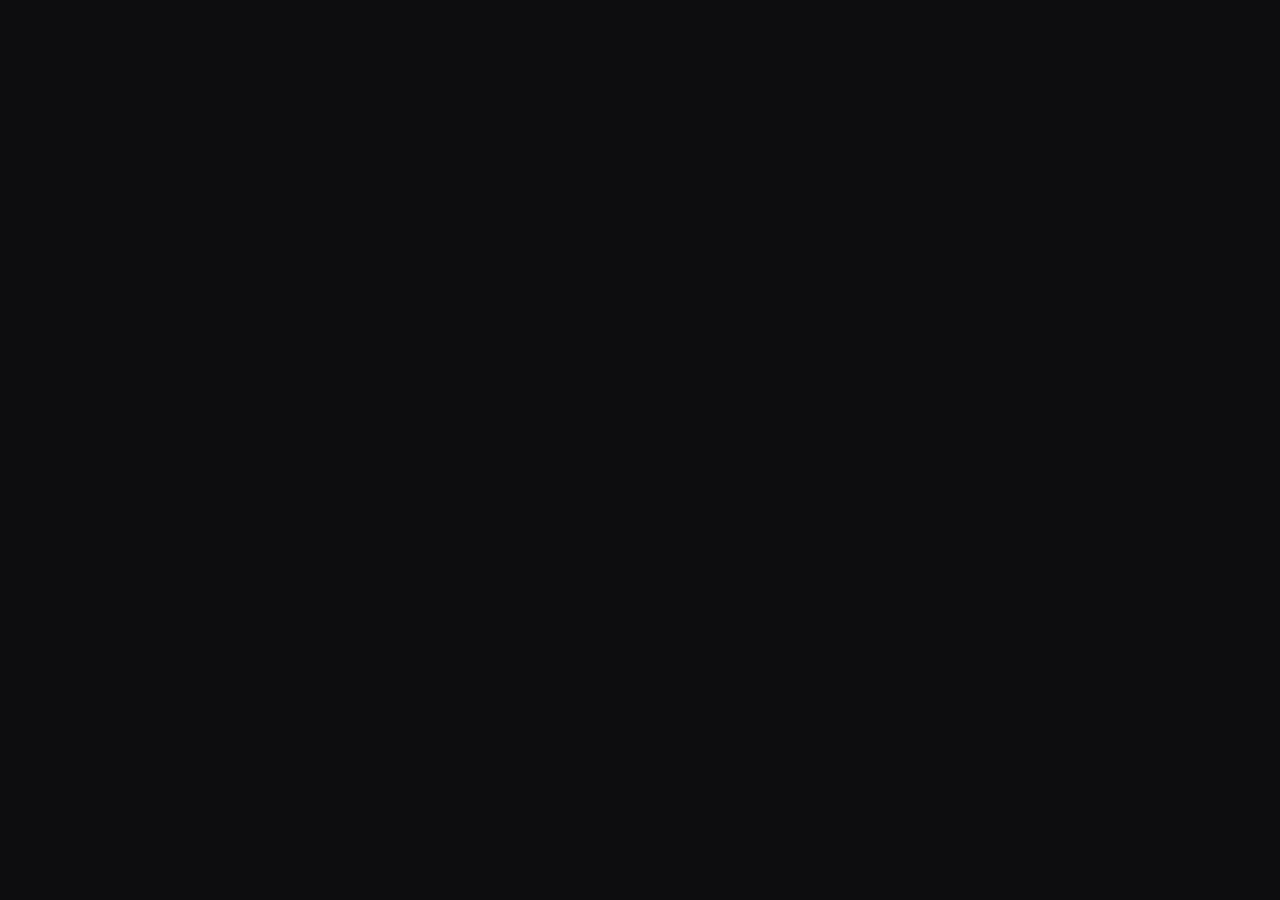
==== commit 96a16778: "Add Google Analytics G-9THNRH9Z40 to both pages" ====
--- a/side-projects.html
+++ b/side-projects.html
@@ -8,228 +8,12 @@
   <title>Side Projects — Patrick Martins</title>
   <link rel="stylesheet" href="assets/css/portfolio.css">
   <link rel="icon" type="image/jpeg" href="images/1629468109932.jfif">
+  <!-- Google tag (gtag.js) -->
+  <script async src="https://www.googletagmanager.com/gtag/js?id=G-9THNRH9Z40"></script>
+  <script>
+    window.dataLayer = window.dataLayer || [];
+    function gtag(){dataLayer.push(arguments);}
+    gtag('js', new Date());
+    gtag('config', 'G-9THNRH9Z40');
+  </script>
 </head>
-<body>
-
-  <!-- ════════════════════════════════════════════
-       NAVBAR
-       ════════════════════════════════════════════ -->
-  <header class="navbar">
-    <div class="navbar__inner">
-      <a href="index.html" class="navbar__brand">
-        <img src="images/logo.svg" alt="Patrick Martins" class="navbar__logo">
-      </a>
-      <nav class="navbar__links">
-        <a href="index.html#projects" class="navbar__link">Projects</a>
-        <a href="side-projects.html" class="navbar__link navbar__link--active">Side Projects</a>
-        <a href="index.html#about" class="navbar__link">About</a>
-        <a href="index.html#contact" class="navbar__link">Contact</a>
-      </nav>
-      <div class="navbar__social">
-        <a href="https://www.linkedin.com/in/patrick-m-lima/" target="_blank" rel="noopener" aria-label="LinkedIn">
-          <svg viewBox="0 0 24 24"><path d="M20.447 20.452h-3.554v-5.569c0-1.328-.027-3.037-1.852-3.037-1.853 0-2.136 1.445-2.136 2.939v5.667H9.351V9h3.414v1.561h.046c.477-.9 1.637-1.85 3.37-1.85 3.601 0 4.267 2.37 4.267 5.455v6.286zM5.337 7.433a2.062 2.062 0 01-2.063-2.065 2.064 2.064 0 112.063 2.065zm1.782 13.019H3.555V9h3.564v11.452zM22.225 0H1.771C.792 0 0 .774 0 1.729v20.542C0 23.227.792 24 1.771 24h20.451C23.2 24 24 23.227 24 22.271V1.729C24 .774 23.2 0 22.222 0h.003z"/></svg>
-        </a>
-        <a href="https://github.com/pattrickx" target="_blank" rel="noopener" aria-label="GitHub">
-          <svg viewBox="0 0 24 24"><path d="M12 .297c-6.63 0-12 5.373-12 12 0 5.303 3.438 9.8 8.205 11.385.6.113.82-.258.82-.577 0-.285-.01-1.04-.015-2.04-3.338.724-4.042-1.61-4.042-1.61C4.422 18.07 3.633 17.7 3.633 17.7c-1.087-.744.084-.729.084-.729 1.205.084 1.838 1.236 1.838 1.236 1.07 1.835 2.809 1.305 3.495.998.108-.776.417-1.305.76-1.605-2.665-.3-5.466-1.332-5.466-5.93 0-1.31.465-2.38 1.235-3.22-.135-.303-.54-1.523.105-3.176 0 0 1.005-.322 3.3 1.23.96-.267 1.98-.399 3-.405 1.02.006 2.04.138 3 .405 2.28-1.552 3.285-1.23 3.285-1.23.645 1.653.24 2.873.12 3.176.765.84 1.23 1.91 1.23 3.22 0 4.61-2.805 5.625-5.475 5.92.42.36.81 1.096.81 2.22 0 1.606-.015 2.896-.015 3.286 0 .315.21.69.825.57C20.565 22.092 24 17.592 24 12.297c0-6.627-5.373-12-12-12"/></svg>
-        </a>
-      </div>
-    </div>
-  </header>
-
-  <!-- ════════════════════════════════════════════
-       PAGE HEADER
-       ════════════════════════════════════════════ -->
-  <section class="page-header">
-    <div class="container">
-      <a href="index.html" class="back-link">
-        <svg viewBox="0 0 24 24"><path d="M10.828 12l4.95 4.95-1.414 1.414L8 12l6.364-6.364 1.414 1.414z"/></svg>
-        Back to Portfolio
-      </a>
-      <h1 class="page-header__title">Side Projects</h1>
-      <p class="page-header__desc">Projects under the Shrimp Dev brand — built with AI, modern web tech, and a multi-agent development system.</p>
-    </div>
-  </section>
-
-  <!-- ════════════════════════════════════════════
-       SIDE PROJECTS GRID
-       ════════════════════════════════════════════ -->
-  <section class="section section--no-top">
-    <div class="container">
-      <div class="projects-grid">
-
-        <!-- Shrimp Dev Blog -->
-        <article class="project-card">
-          <a href="https://blog.shrimpdev.com/" target="_blank" rel="noopener" class="project-card__img-wrap">
-            <img src="images/blog-shrimpdev.png" alt="Shrimp Dev Blog" class="project-card__img" loading="lazy">
-          </a>
-          <div class="project-card__body">
-            <div class="project-card__tags">
-              <span class="project-card__tag">Blog</span>
-              <span class="project-card__tag">Frontend</span>
-              <span class="project-card__tag">CSS</span>
-              <span class="project-card__tag">Production</span>
-            </div>
-            <h3 class="project-card__title"><a href="https://blog.shrimpdev.com/" target="_blank" rel="noopener">Shrimp Dev Blog</a></h3>
-            <p class="project-card__desc">
-              Technical blog about CSS, React, JavaScript, and modern web standards.
-              Features articles on Container Queries, React 19, TypeScript 5.5, Bun 2.0,
-              Tailwind v4, and more. Built with the Shrimp Dev design system.
-            </p>
-            <p class="project-card__stack">
-              Stack: HTML · CSS · JavaScript · Shrimp Dev Design System
-            </p>
-            <div class="project-card__links">
-              <a href="https://blog.shrimpdev.com/" target="_blank" rel="noopener" class="project-card__link">
-                <svg viewBox="0 0 24 24"><path d="M14 3v2H5v14h14v-9h2v10a1 1 0 01-1 1H4a1 1 0 01-1-1V4a1 1 0 011-1h10zm7 0v8h-2V6.414l-8.293 8.293-1.414-1.414L17.586 5H13V3h8z"/></svg>
-                Visit Blog
-              </a>
-            </div>
-          </div>
-        </article>
-
-        <!-- Promo Miner -->
-        <article class="project-card">
-          <a href="https://promo-miner.shrimpdev.com/" target="_blank" rel="noopener" class="project-card__img-wrap">
-            <img src="images/promo-miner.png" alt="Promo Finder Bot" class="project-card__img" loading="lazy">
-          </a>
-          <div class="project-card__body">
-            <div class="project-card__tags">
-              <span class="project-card__tag">Bot</span>
-              <span class="project-card__tag">Automation</span>
-              <span class="project-card__tag">Deals</span>
-              <span class="project-card__tag">Production</span>
-            </div>
-            <h3 class="project-card__title"><a href="https://promo-miner.shrimpdev.com/" target="_blank" rel="noopener">Promo Finder Bot</a></h3>
-            <p class="project-card__desc">
-              Automated deal finder for Amazon Brazil. Scrapes and surfaces the best deals
-              with Telegram group integration, real-time statistics, and discount tracking.
-              Helps users save thousands of reais on Amazon purchases.
-            </p>
-            <p class="project-card__stack">
-              Stack: Python · Scraping · Telegram API · Automation
-            </p>
-            <div class="project-card__links">
-              <a href="https://promo-miner.shrimpdev.com/" target="_blank" rel="noopener" class="project-card__link">
-                <svg viewBox="0 0 24 24"><path d="M14 3v2H5v14h14v-9h2v10a1 1 0 01-1 1H4a1 1 0 01-1-1V4a1 1 0 011-1h10zm7 0v8h-2V6.414l-8.293 8.293-1.414-1.414L17.586 5H13V3h8z"/></svg>
-                Visit Site
-              </a>
-            </div>
-          </div>
-        </article>
-
-        <!-- ResumeMatch -->
-        <article class="project-card">
-          <a href="https://resumematch.shrimpdev.com" target="_blank" rel="noopener" class="project-card__img-wrap">
-            <img src="images/resumematch.png" alt="ResumeMatch" class="project-card__img" loading="lazy">
-          </a>
-          <div class="project-card__body">
-            <div class="project-card__tags">
-              <span class="project-card__tag">SaaS</span>
-              <span class="project-card__tag">AI/ML</span>
-              <span class="project-card__tag">Full-Stack</span>
-              <span class="project-card__tag">Production</span>
-            </div>
-            <h3 class="project-card__title"><a href="https://resumematch.shrimpdev.com" target="_blank" rel="noopener">ResumeMatch</a></h3>
-            <p class="project-card__desc">
-              AI-powered resume vs job matching SaaS. Upload a resume and job description to get
-              compatibility scoring, skill gap analysis, salary estimation (3-tier), and improvement
-              suggestions. Features 7 AI agents via OpenRouter, PDF parsing, and a dark-themed React frontend.
-            </p>
-            <p class="project-card__stack">
-              Stack: Python · FastAPI · React · Vite · TailwindCSS · Docker · OpenRouter
-            </p>
-            <div class="project-card__links">
-              <a href="https://resumematch.shrimpdev.com" target="_blank" rel="noopener" class="project-card__link">
-                <svg viewBox="0 0 24 24"><path d="M14 3v2H5v14h14v-9h2v10a1 1 0 01-1 1H4a1 1 0 01-1-1V4a1 1 0 011-1h10zm7 0v8h-2V6.414l-8.293 8.293-1.414-1.414L17.586 5H13V3h8z"/></svg>
-                Live Demo
-              </a>
-            </div>
-          </div>
-        </article>
-
-        <!-- Media Handler -->
-        <article class="project-card">
-          <a href="https://mediahandler.shrimpdev.com" target="_blank" rel="noopener" class="project-card__img-wrap">
-            <img src="images/mediahandler.png" alt="Media Handler" class="project-card__img" loading="lazy">
-          </a>
-          <div class="project-card__body">
-            <div class="project-card__tags">
-              <span class="project-card__tag">SaaS</span>
-              <span class="project-card__tag">AI</span>
-              <span class="project-card__tag">Full-Stack</span>
-              <span class="project-card__tag">Production</span>
-            </div>
-            <h3 class="project-card__title"><a href="https://mediahandler.shrimpdev.com" target="_blank" rel="noopener">Media Handler</a></h3>
-            <p class="project-card__desc">
-              AI-powered media processing platform. Features background removal, image generation
-              with FLUX, prompt enhancement, image description, audio generation, and video generation.
-              Login-protected features with JWT authentication.
-            </p>
-            <p class="project-card__stack">
-              Stack: Python · FastAPI · React · Docker · AI Models (FLUX, Kokoro, Grok)
-            </p>
-            <div class="project-card__links">
-              <a href="https://mediahandler.shrimpdev.com" target="_blank" rel="noopener" class="project-card__link">
-                <svg viewBox="0 0 24 24"><path d="M14 3v2H5v14h14v-9h2v10a1 1 0 01-1 1H4a1 1 0 01-1-1V4a1 1 0 011-1h10zm7 0v8h-2V6.414l-8.293 8.293-1.414-1.414L17.586 5H13V3h8z"/></svg>
-                Live Demo
-              </a>
-            </div>
-          </div>
-        </article>
-
-      </div>
-    </div>
-  </section>
-
-  <!-- ════════════════════════════════════════════
-       TECH STACK SECTION
-       ════════════════════════════════════════════ -->
-  <section class="section">
-    <div class="container">
-      <h2 class="section__title">Tech Stack</h2>
-      <p class="section__subtitle">Technologies I use across the Shrimp Dev ecosystem.</p>
-      <div class="skills-list skills-list--wide">
-        <span class="skill-tag">Python</span>
-        <span class="skill-tag">FastAPI</span>
-        <span class="skill-tag">React</span>
-        <span class="skill-tag">TypeScript</span>
-        <span class="skill-tag">Vite</span>
-        <span class="skill-tag">TailwindCSS</span>
-        <span class="skill-tag">Docker</span>
-        <span class="skill-tag">Docker Compose</span>
-        <span class="skill-tag">Nginx</span>
-        <span class="skill-tag">Cloudflare Tunnel</span>
-        <span class="skill-tag">OpenRouter</span>
-        <span class="skill-tag">Hermes Agent</span>
-        <span class="skill-tag">PostgreSQL</span>
-        <span class="skill-tag">GitHub Actions</span>
-        <span class="skill-tag">Oracle Cloud</span>
-        <span class="skill-tag">Linux</span>
-        <span class="skill-tag">PyTorch</span>
-        <span class="skill-tag">OpenCV</span>
-        <span class="skill-tag">OCR</span>
-        <span class="skill-tag">LLMs</span>
-      </div>
-    </div>
-  </section>
-
-  <!-- ════════════════════════════════════════════
-       FOOTER
-       ════════════════════════════════════════════ -->
-  <footer class="footer">
-    <div class="footer__inner">
-      <div class="footer__brand">
-        <img src="images/logo.svg" alt="Patrick Martins" class="footer__logo">
-      </div>
-      <p class="footer__copy">© 2026 Patrick Martins. All rights reserved.</p>
-      <div class="footer__links">
-        <a href="https://resumematch.shrimpdev.com" class="footer__link" target="_blank" rel="noopener">ResumeMatch</a>
-        <a href="https://mediahandler.shrimpdev.com" class="footer__link" target="_blank" rel="noopener">Media Handler</a>
-        <a href="https://blog.shrimpdev.com" class="footer__link" target="_blank" rel="noopener">Blog</a>
-        <a href="index.html" class="footer__link">Portfolio</a>
-      </div>
-    </div>
-  </footer>
-
-</body>
-</html>
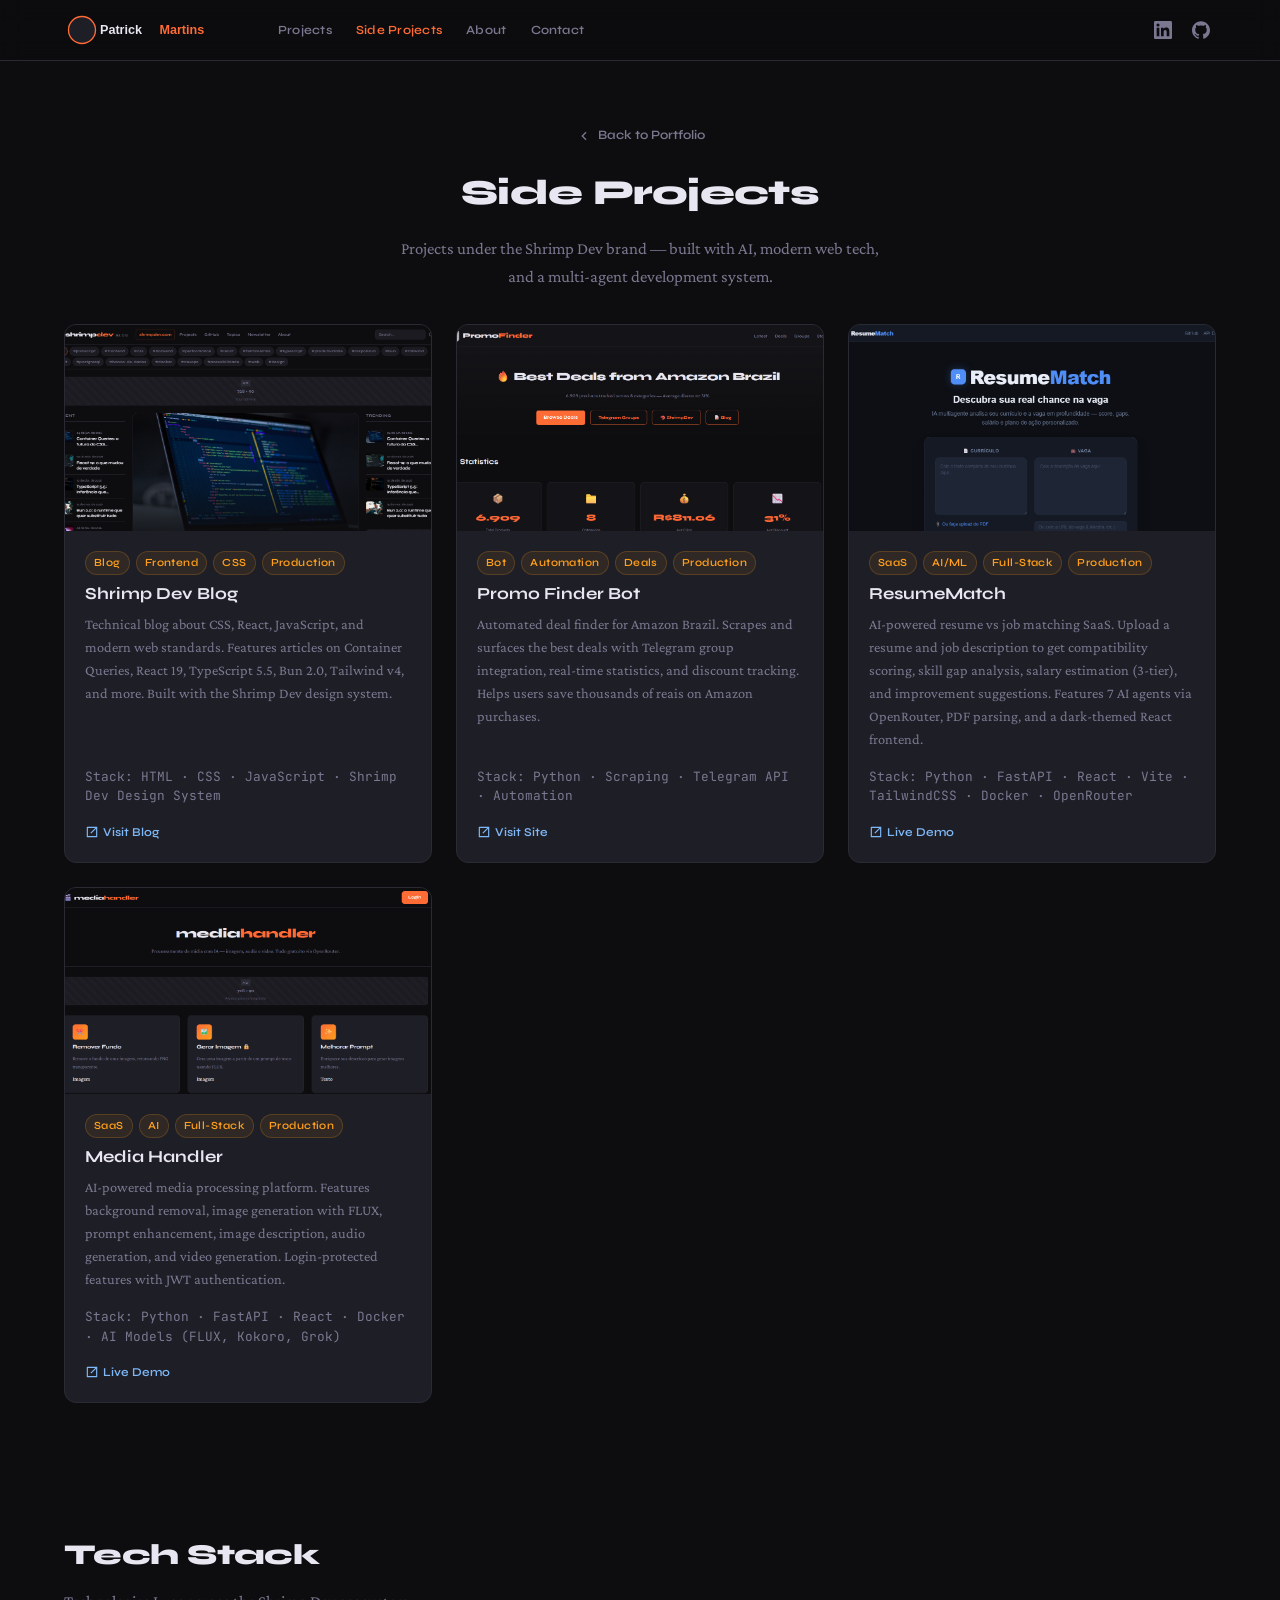
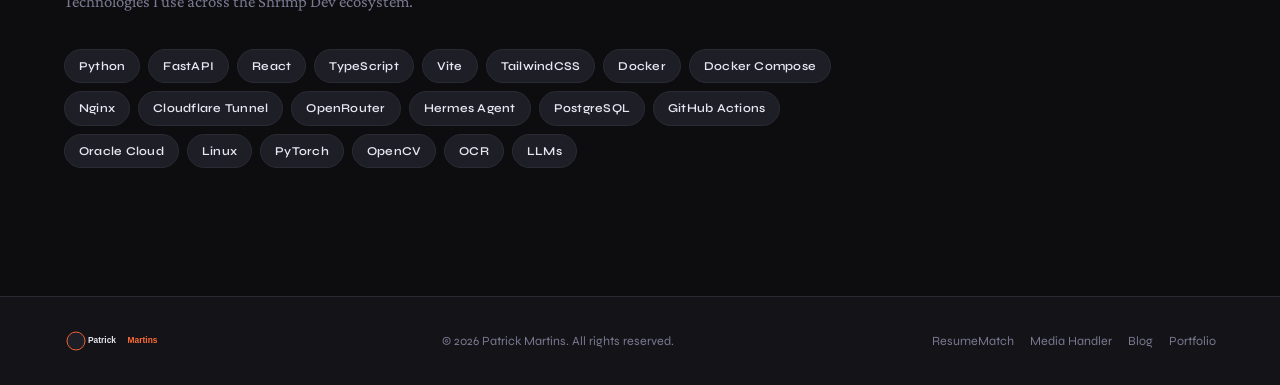
==== commit 41ad8db4: "Add Google Analytics G-9THNRH9Z40 to both pages" ====
--- a/side-projects.html
+++ b/side-projects.html
@@ -12,8 +12,233 @@
   <script async src="https://www.googletagmanager.com/gtag/js?id=G-9THNRH9Z40"></script>
   <script>
     window.dataLayer = window.dataLayer || [];
-    function gtag(){dataLayer.push(arguments);}
+    function gtag(){datalayer.push(arguments);}
     gtag('js', new Date());
     gtag('config', 'G-9THNRH9Z40');
   </script>
+
 </head>
+<body>
+
+  <!-- ════════════════════════════════════════════
+       NAVBAR
+       ════════════════════════════════════════════ -->
+  <header class="navbar">
+    <div class="navbar__inner">
+      <a href="index.html" class="navbar__brand">
+        <img src="images/logo.svg" alt="Patrick Martins" class="navbar__logo">
+      </a>
+      <nav class="navbar__links">
+        <a href="index.html#projects" class="navbar__link">Projects</a>
+        <a href="side-projects.html" class="navbar__link navbar__link--active">Side Projects</a>
+        <a href="index.html#about" class="navbar__link">About</a>
+        <a href="index.html#contact" class="navbar__link">Contact</a>
+      </nav>
+      <div class="navbar__social">
+        <a href="https://www.linkedin.com/in/patrick-m-lima/" target="_blank" rel="noopener" aria-label="LinkedIn">
+          <svg viewBox="0 0 24 24"><path d="M20.447 20.452h-3.554v-5.569c0-1.328-.027-3.037-1.852-3.037-1.853 0-2.136 1.445-2.136 2.939v5.667H9.351V9h3.414v1.561h.046c.477-.9 1.637-1.85 3.37-1.85 3.601 0 4.267 2.37 4.267 5.455v6.286zM5.337 7.433a2.062 2.062 0 01-2.063-2.065 2.064 2.064 0 112.063 2.065zm1.782 13.019H3.555V9h3.564v11.452zM22.225 0H1.771C.792 0 0 .774 0 1.729v20.542C0 23.227.792 24 1.771 24h20.451C23.2 24 24 23.227 24 22.271V1.729C24 .774 23.2 0 22.222 0h.003z"/></svg>
+        </a>
+        <a href="https://github.com/pattrickx" target="_blank" rel="noopener" aria-label="GitHub">
+          <svg viewBox="0 0 24 24"><path d="M12 .297c-6.63 0-12 5.373-12 12 0 5.303 3.438 9.8 8.205 11.385.6.113.82-.258.82-.577 0-.285-.01-1.04-.015-2.04-3.338.724-4.042-1.61-4.042-1.61C4.422 18.07 3.633 17.7 3.633 17.7c-1.087-.744.084-.729.084-.729 1.205.084 1.838 1.236 1.838 1.236 1.07 1.835 2.809 1.305 3.495.998.108-.776.417-1.305.76-1.605-2.665-.3-5.466-1.332-5.466-5.93 0-1.31.465-2.38 1.235-3.22-.135-.303-.54-1.523.105-3.176 0 0 1.005-.322 3.3 1.23.96-.267 1.98-.399 3-.405 1.02.006 2.04.138 3 .405 2.28-1.552 3.285-1.23 3.285-1.23.645 1.653.24 2.873.12 3.176.765.84 1.23 1.91 1.23 3.22 0 4.61-2.805 5.625-5.475 5.92.42.36.81 1.096.81 2.22 0 1.606-.015 2.896-.015 3.286 0 .315.21.69.825.57C20.565 22.092 24 17.592 24 12.297c0-6.627-5.373-12-12-12"/></svg>
+        </a>
+      </div>
+    </div>
+  </header>
+
+  <!-- ════════════════════════════════════════════
+       PAGE HEADER
+       ════════════════════════════════════════════ -->
+  <section class="page-header">
+    <div class="container">
+      <a href="index.html" class="back-link">
+        <svg viewBox="0 0 24 24"><path d="M10.828 12l4.95 4.95-1.414 1.414L8 12l6.364-6.364 1.414 1.414z"/></svg>
+        Back to Portfolio
+      </a>
+      <h1 class="page-header__title">Side Projects</h1>
+      <p class="page-header__desc">Projects under the Shrimp Dev brand — built with AI, modern web tech, and a multi-agent development system.</p>
+    </div>
+  </section>
+
+  <!-- ════════════════════════════════════════════
+       SIDE PROJECTS GRID
+       ════════════════════════════════════════════ -->
+  <section class="section section--no-top">
+    <div class="container">
+      <div class="projects-grid">
+
+        <!-- Shrimp Dev Blog -->
+        <article class="project-card">
+          <a href="https://blog.shrimpdev.com/" target="_blank" rel="noopener" class="project-card__img-wrap">
+            <img src="images/blog-shrimpdev.png" alt="Shrimp Dev Blog" class="project-card__img" loading="lazy">
+          </a>
+          <div class="project-card__body">
+            <div class="project-card__tags">
+              <span class="project-card__tag">Blog</span>
+              <span class="project-card__tag">Frontend</span>
+              <span class="project-card__tag">CSS</span>
+              <span class="project-card__tag">Production</span>
+            </div>
+            <h3 class="project-card__title"><a href="https://blog.shrimpdev.com/" target="_blank" rel="noopener">Shrimp Dev Blog</a></h3>
+            <p class="project-card__desc">
+              Technical blog about CSS, React, JavaScript, and modern web standards.
+              Features articles on Container Queries, React 19, TypeScript 5.5, Bun 2.0,
+              Tailwind v4, and more. Built with the Shrimp Dev design system.
+            </p>
+            <p class="project-card__stack">
+              Stack: HTML · CSS · JavaScript · Shrimp Dev Design System
+            </p>
+            <div class="project-card__links">
+              <a href="https://blog.shrimpdev.com/" target="_blank" rel="noopener" class="project-card__link">
+                <svg viewBox="0 0 24 24"><path d="M14 3v2H5v14h14v-9h2v10a1 1 0 01-1 1H4a1 1 0 01-1-1V4a1 1 0 011-1h10zm7 0v8h-2V6.414l-8.293 8.293-1.414-1.414L17.586 5H13V3h8z"/></svg>
+                Visit Blog
+              </a>
+            </div>
+          </div>
+        </article>
+
+        <!-- Promo Miner -->
+        <article class="project-card">
+          <a href="https://promo-miner.shrimpdev.com/" target="_blank" rel="noopener" class="project-card__img-wrap">
+            <img src="images/promo-miner.png" alt="Promo Finder Bot" class="project-card__img" loading="lazy">
+          </a>
+          <div class="project-card__body">
+            <div class="project-card__tags">
+              <span class="project-card__tag">Bot</span>
+              <span class="project-card__tag">Automation</span>
+              <span class="project-card__tag">Deals</span>
+              <span class="project-card__tag">Production</span>
+            </div>
+            <h3 class="project-card__title"><a href="https://promo-miner.shrimpdev.com/" target="_blank" rel="noopener">Promo Finder Bot</a></h3>
+            <p class="project-card__desc">
+              Automated deal finder for Amazon Brazil. Scrapes and surfaces the best deals
+              with Telegram group integration, real-time statistics, and discount tracking.
+              Helps users save thousands of reais on Amazon purchases.
+            </p>
+            <p class="project-card__stack">
+              Stack: Python · Scraping · Telegram API · Automation
+            </p>
+            <div class="project-card__links">
+              <a href="https://promo-miner.shrimpdev.com/" target="_blank" rel="noopener" class="project-card__link">
+                <svg viewBox="0 0 24 24"><path d="M14 3v2H5v14h14v-9h2v10a1 1 0 01-1 1H4a1 1 0 01-1-1V4a1 1 0 011-1h10zm7 0v8h-2V6.414l-8.293 8.293-1.414-1.414L17.586 5H13V3h8z"/></svg>
+                Visit Site
+              </a>
+            </div>
+          </div>
+        </article>
+
+        <!-- ResumeMatch -->
+        <article class="project-card">
+          <a href="https://resumematch.shrimpdev.com" target="_blank" rel="noopener" class="project-card__img-wrap">
+            <img src="images/resumematch.png" alt="ResumeMatch" class="project-card__img" loading="lazy">
+          </a>
+          <div class="project-card__body">
+            <div class="project-card__tags">
+              <span class="project-card__tag">SaaS</span>
+              <span class="project-card__tag">AI/ML</span>
+              <span class="project-card__tag">Full-Stack</span>
+              <span class="project-card__tag">Production</span>
+            </div>
+            <h3 class="project-card__title"><a href="https://resumematch.shrimpdev.com" target="_blank" rel="noopener">ResumeMatch</a></h3>
+            <p class="project-card__desc">
+              AI-powered resume vs job matching SaaS. Upload a resume and job description to get
+              compatibility scoring, skill gap analysis, salary estimation (3-tier), and improvement
+              suggestions. Features 7 AI agents via OpenRouter, PDF parsing, and a dark-themed React frontend.
+            </p>
+            <p class="project-card__stack">
+              Stack: Python · FastAPI · React · Vite · TailwindCSS · Docker · OpenRouter
+            </p>
+            <div class="project-card__links">
+              <a href="https://resumematch.shrimpdev.com" target="_blank" rel="noopener" class="project-card__link">
+                <svg viewBox="0 0 24 24"><path d="M14 3v2H5v14h14v-9h2v10a1 1 0 01-1 1H4a1 1 0 01-1-1V4a1 1 0 011-1h10zm7 0v8h-2V6.414l-8.293 8.293-1.414-1.414L17.586 5H13V3h8z"/></svg>
+                Live Demo
+              </a>
+            </div>
+          </div>
+        </article>
+
+        <!-- Media Handler -->
+        <article class="project-card">
+          <a href="https://mediahandler.shrimpdev.com" target="_blank" rel="noopener" class="project-card__img-wrap">
+            <img src="images/mediahandler.png" alt="Media Handler" class="project-card__img" loading="lazy">
+          </a>
+          <div class="project-card__body">
+            <div class="project-card__tags">
+              <span class="project-card__tag">SaaS</span>
+              <span class="project-card__tag">AI</span>
+              <span class="project-card__tag">Full-Stack</span>
+              <span class="project-card__tag">Production</span>
+            </div>
+            <h3 class="project-card__title"><a href="https://mediahandler.shrimpdev.com" target="_blank" rel="noopener">Media Handler</a></h3>
+            <p class="project-card__desc">
+              AI-powered media processing platform. Features background removal, image generation
+              with FLUX, prompt enhancement, image description, audio generation, and video generation.
+              Login-protected features with JWT authentication.
+            </p>
+            <p class="project-card__stack">
+              Stack: Python · FastAPI · React · Docker · AI Models (FLUX, Kokoro, Grok)
+            </p>
+            <div class="project-card__links">
+              <a href="https://mediahandler.shrimpdev.com" target="_blank" rel="noopener" class="project-card__link">
+                <svg viewBox="0 0 24 24"><path d="M14 3v2H5v14h14v-9h2v10a1 1 0 01-1 1H4a1 1 0 01-1-1V4a1 1 0 011-1h10zm7 0v8h-2V6.414l-8.293 8.293-1.414-1.414L17.586 5H13V3h8z"/></svg>
+                Live Demo
+              </a>
+            </div>
+          </div>
+        </article>
+
+      </div>
+    </div>
+  </section>
+
+  <!-- ════════════════════════════════════════════
+       TECH STACK SECTION
+       ════════════════════════════════════════════ -->
+  <section class="section">
+    <div class="container">
+      <h2 class="section__title">Tech Stack</h2>
+      <p class="section__subtitle">Technologies I use across the Shrimp Dev ecosystem.</p>
+      <div class="skills-list skills-list--wide">
+        <span class="skill-tag">Python</span>
+        <span class="skill-tag">FastAPI</span>
+        <span class="skill-tag">React</span>
+        <span class="skill-tag">TypeScript</span>
+        <span class="skill-tag">Vite</span>
+        <span class="skill-tag">TailwindCSS</span>
+        <span class="skill-tag">Docker</span>
+        <span class="skill-tag">Docker Compose</span>
+        <span class="skill-tag">Nginx</span>
+        <span class="skill-tag">Cloudflare Tunnel</span>
+        <span class="skill-tag">OpenRouter</span>
+        <span class="skill-tag">Hermes Agent</span>
+        <span class="skill-tag">PostgreSQL</span>
+        <span class="skill-tag">GitHub Actions</span>
+        <span class="skill-tag">Oracle Cloud</span>
+        <span class="skill-tag">Linux</span>
+        <span class="skill-tag">PyTorch</span>
+        <span class="skill-tag">OpenCV</span>
+        <span class="skill-tag">OCR</span>
+        <span class="skill-tag">LLMs</span>
+      </div>
+    </div>
+  </section>
+
+  <!-- ════════════════════════════════════════════
+       FOOTER
+       ════════════════════════════════════════════ -->
+  <footer class="footer">
+    <div class="footer__inner">
+      <div class="footer__brand">
+        <img src="images/logo.svg" alt="Patrick Martins" class="footer__logo">
+      </div>
+      <p class="footer__copy">© 2026 Patrick Martins. All rights reserved.</p>
+      <div class="footer__links">
+        <a href="https://resumematch.shrimpdev.com" class="footer__link" target="_blank" rel="noopener">ResumeMatch</a>
+        <a href="https://mediahandler.shrimpdev.com" class="footer__link" target="_blank" rel="noopener">Media Handler</a>
+        <a href="https://blog.shrimpdev.com" class="footer__link" target="_blank" rel="noopener">Blog</a>
+        <a href="index.html" class="footer__link">Portfolio</a>
+      </div>
+    </div>
+  </footer>
+
+</body>
+</html>
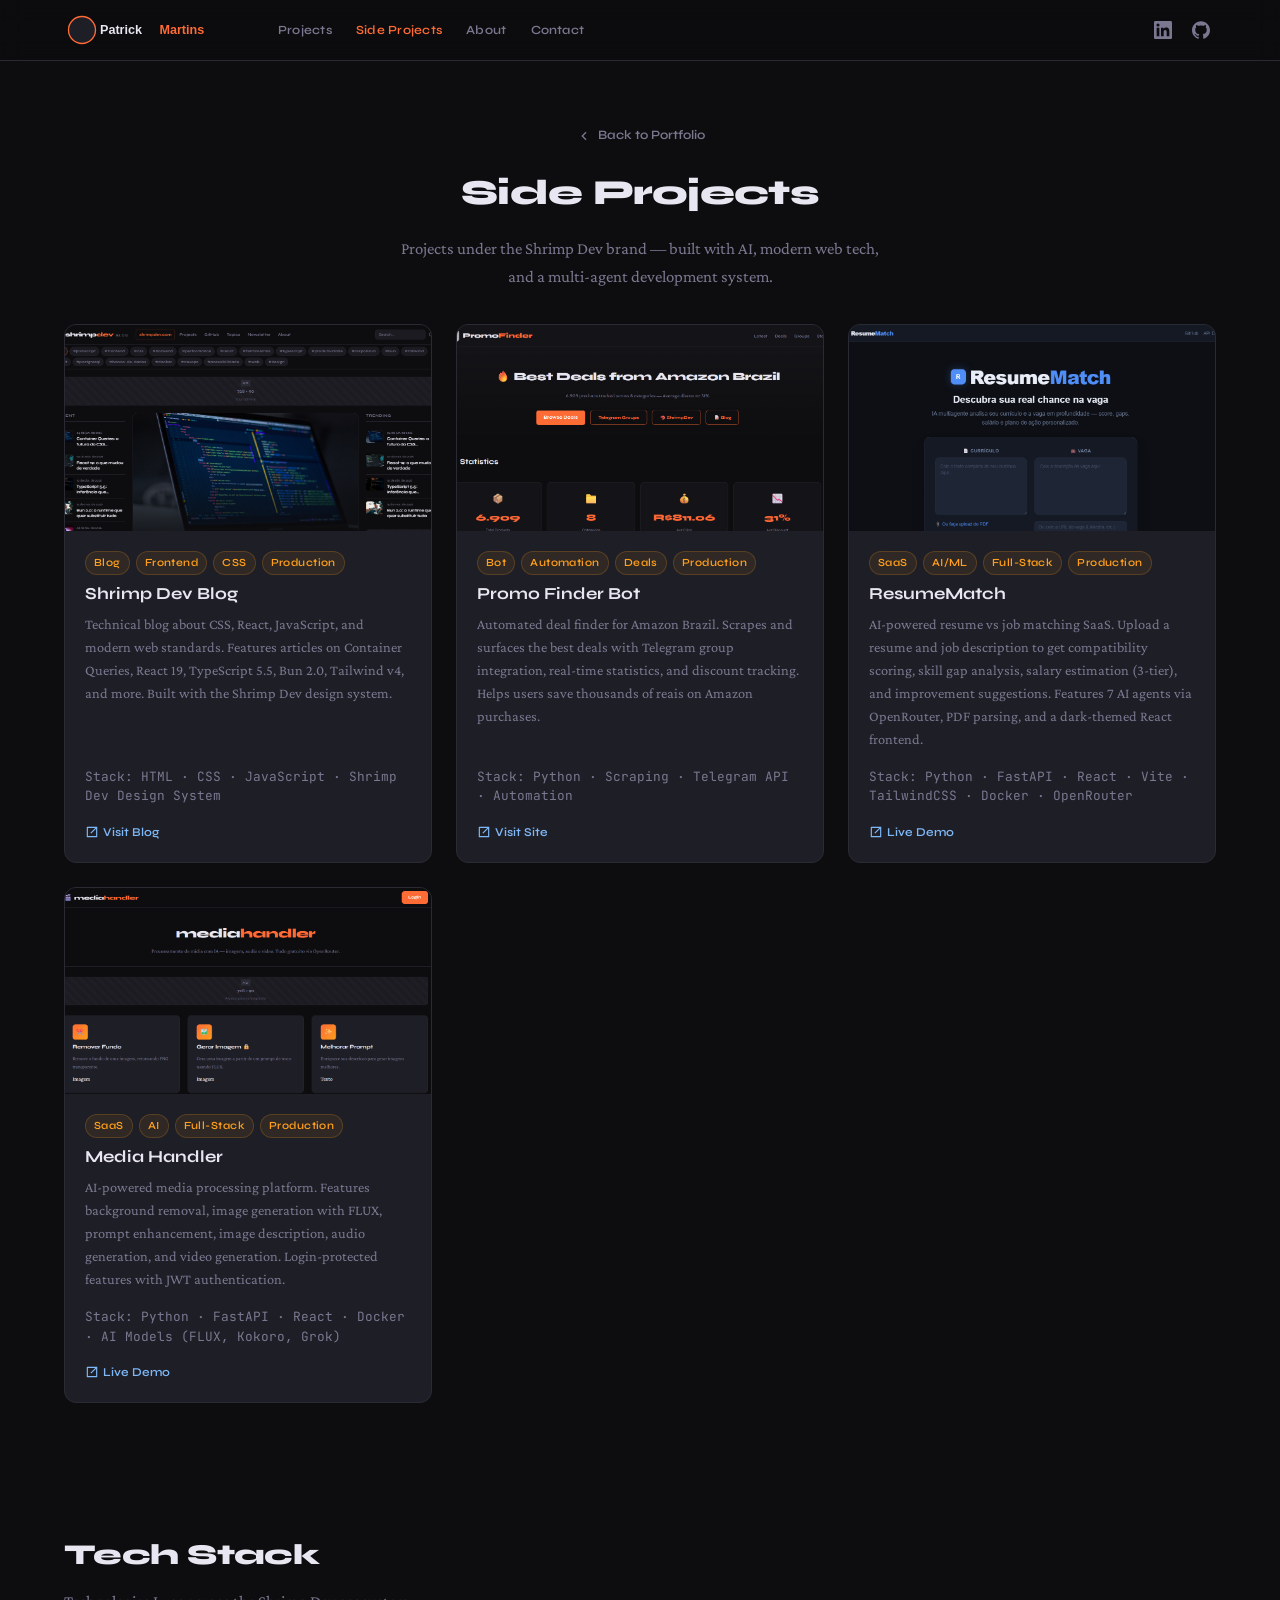
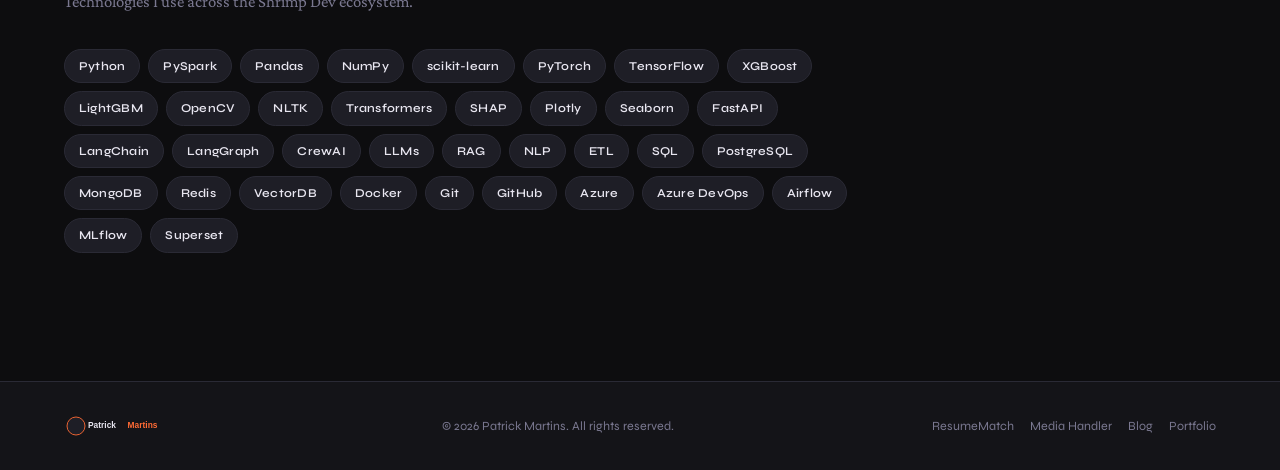
==== commit 086fbcc4: "Update skills and about section to match resume" ====
--- a/side-projects.html
+++ b/side-projects.html
@@ -199,25 +199,41 @@
       <p class="section__subtitle">Technologies I use across the Shrimp Dev ecosystem.</p>
       <div class="skills-list skills-list--wide">
         <span class="skill-tag">Python</span>
+        <span class="skill-tag">PySpark</span>
+        <span class="skill-tag">Pandas</span>
+        <span class="skill-tag">NumPy</span>
+        <span class="skill-tag">scikit-learn</span>
+        <span class="skill-tag">PyTorch</span>
+        <span class="skill-tag">TensorFlow</span>
+        <span class="skill-tag">XGBoost</span>
+        <span class="skill-tag">LightGBM</span>
+        <span class="skill-tag">OpenCV</span>
+        <span class="skill-tag">NLTK</span>
+        <span class="skill-tag">Transformers</span>
+        <span class="skill-tag">SHAP</span>
+        <span class="skill-tag">Plotly</span>
+        <span class="skill-tag">Seaborn</span>
         <span class="skill-tag">FastAPI</span>
-        <span class="skill-tag">React</span>
-        <span class="skill-tag">TypeScript</span>
-        <span class="skill-tag">Vite</span>
-        <span class="skill-tag">TailwindCSS</span>
+        <span class="skill-tag">LangChain</span>
+        <span class="skill-tag">LangGraph</span>
+        <span class="skill-tag">CrewAI</span>
+        <span class="skill-tag">LLMs</span>
+        <span class="skill-tag">RAG</span>
+        <span class="skill-tag">NLP</span>
+        <span class="skill-tag">ETL</span>
+        <span class="skill-tag">SQL</span>
+        <span class="skill-tag">PostgreSQL</span>
+        <span class="skill-tag">MongoDB</span>
+        <span class="skill-tag">Redis</span>
+        <span class="skill-tag">VectorDB</span>
         <span class="skill-tag">Docker</span>
-        <span class="skill-tag">Docker Compose</span>
-        <span class="skill-tag">Nginx</span>
-        <span class="skill-tag">Cloudflare Tunnel</span>
-        <span class="skill-tag">OpenRouter</span>
-        <span class="skill-tag">Hermes Agent</span>
-        <span class="skill-tag">PostgreSQL</span>
-        <span class="skill-tag">GitHub Actions</span>
-        <span class="skill-tag">Oracle Cloud</span>
-        <span class="skill-tag">Linux</span>
-        <span class="skill-tag">PyTorch</span>
-        <span class="skill-tag">OpenCV</span>
-        <span class="skill-tag">OCR</span>
-        <span class="skill-tag">LLMs</span>
+        <span class="skill-tag">Git</span>
+        <span class="skill-tag">GitHub</span>
+        <span class="skill-tag">Azure</span>
+        <span class="skill-tag">Azure DevOps</span>
+        <span class="skill-tag">Airflow</span>
+        <span class="skill-tag">MLflow</span>
+        <span class="skill-tag">Superset</span>
       </div>
     </div>
   </section>
